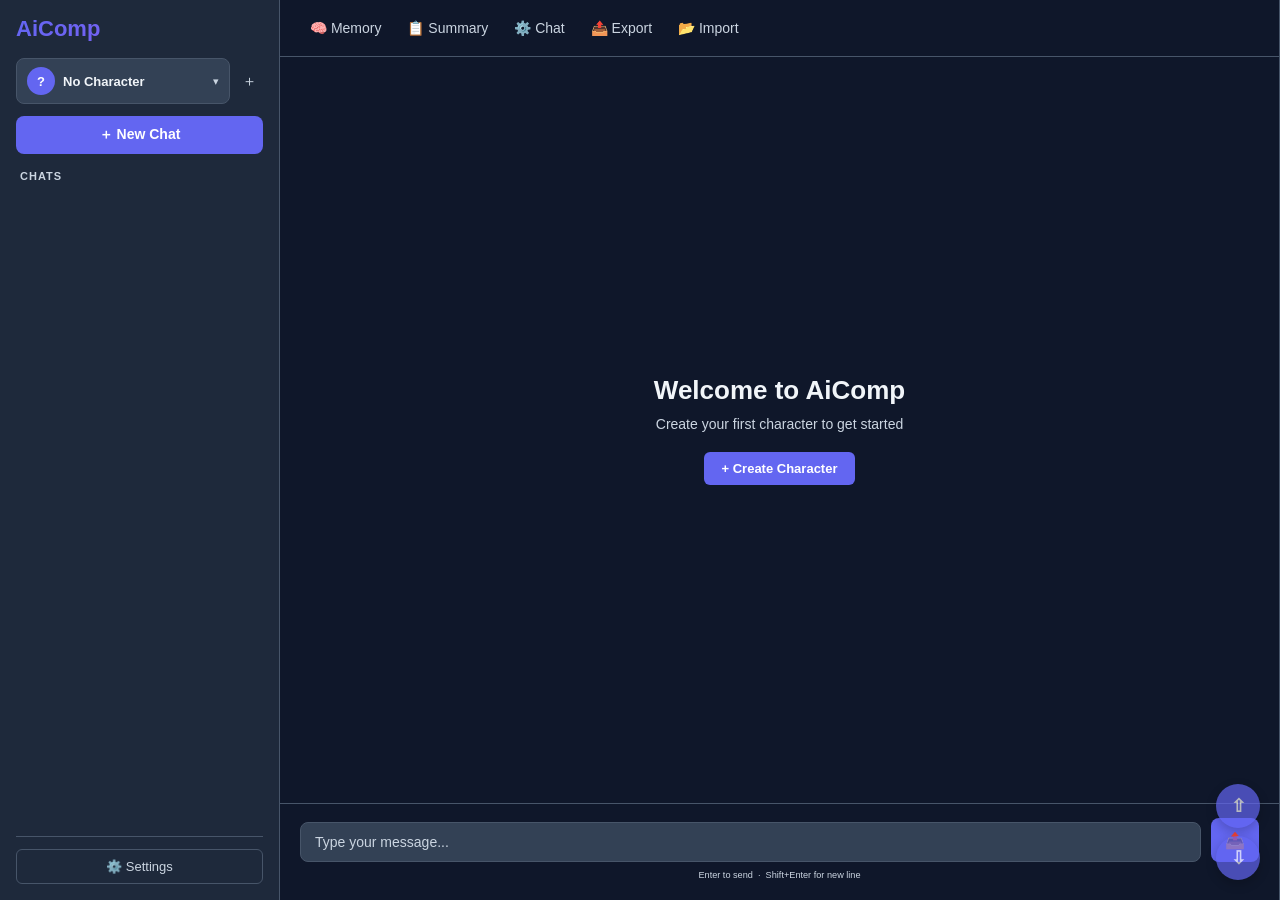
==== index.html @ 3bfee4ed "mobile" ====
<!DOCTYPE html>
<html lang="en">
<head>
    <meta charset="UTF-8">
    <meta name="viewport" content="width=device-width, initial-scale=1.0, viewport-fit=cover, maximum-scale=5.0, user-scalable=yes">
    <meta name="apple-mobile-web-app-capable" content="yes">
    <meta name="apple-mobile-web-app-status-bar-style" content="black-translucent">
    <meta name="apple-mobile-web-app-title" content="AiComp">
    <meta name="theme-color" content="#0f172a">
    <title>AiComp - AI Companion Chat</title>
    <link rel="stylesheet" href="styles.css">
    <style>
        body {
            -webkit-user-select: text;
            -webkit-touch-callout: default;
            overscroll-behavior: none;
        }
        input, textarea, select { font-size: 16px; }
        .messages-container { -webkit-user-select: text; user-select: text; }
        .input-area { touch-action: manipulation; }
    </style>
</head>
<body>

<!-- Toast notifications -->
<div id="toast-container"></div>

<div class="container">

    <!-- SIDEBAR -->
    <aside class="sidebar">
        <div class="sidebar-header">
            <h1>AiComp</h1>
        </div>

        <!-- Character selector -->
        <div class="character-selector">
            <div class="current-character" onclick="app.showCharacterList()" role="button" tabindex="0" aria-label="Switch character" title="Switch character">
                <span class="char-avatar" id="current-char-avatar">?</span>
                <span class="char-name"   id="current-char-name">No Character</span>
                <span class="char-arrow">&#9662;</span>
            </div>
            <button class="icon-btn" onclick="app.openCharacterEditor(null)" aria-label="Create new character" title="Create new character">&#65291;</button>
        </div>

        <button class="new-chat-btn" onclick="app.createNewChat()">&#65291; New Chat</button>

        <div class="chat-history">
            <div class="history-title">Chats</div>
            <div id="chat-list"></div>
        </div>

        <div class="sidebar-footer">
            <button class="settings-btn" onclick="app.openSettings()">&#9881;&#65039; Settings</button>
        </div>
    </aside>

    <!-- MAIN CHAT AREA -->
    <main class="main-content">

        <div class="chat-header">
            <button class="menu-btn" id="menu-btn" onclick="app.toggleSidebar()" aria-label="Menu">&#9776;</button>
            <div class="chat-header-buttons">
                <button class="hdr-btn" onclick="app.toggleMemoryPanel()" title="View companion memory">&#129504; Memory</button>
                <button class="hdr-btn" onclick="app.generateSummary()"   title="Generate summary">&#128203; Summary</button>
                <button class="hdr-btn" onclick="app.openChatSettings()"  title="Chat settings">&#9881;&#65039; Chat</button>
                <button class="hdr-btn" onclick="app.exportCurrentChat()" title="Export chat">&#128228; Export</button>
                <button class="hdr-btn" onclick="document.getElementById('import-file-header').click()" title="Import chat from file">&#128194; Import</button>
                <input type="file" id="import-file-header" accept=".json" style="display:none" onchange="app.importChat(this.files[0]); this.value='';">
            </div>
        </div>

        <div class="messages-container" id="messages-container">
            <div class="welcome-section">
                <h2>Welcome to AiComp</h2>
                <p>Select a character and start chatting</p>
            </div>
        </div>

        <div class="input-area">
            <div id="retry-bar" class="retry-bar hidden">
                <span class="retry-label">Failed:</span>
                <span id="retry-message-preview" class="retry-preview"></span>
                <button class="retry-btn"      onclick="app.retryLastMessage()">&#128260; Retry</button>
                <button class="icon-btn small" onclick="app.dismissRetry()">&#10005;</button>
            </div>
            <div class="input-wrapper">
                <textarea id="message-input" class="message-input" placeholder="Type your message..." rows="1"></textarea>
                <button id="send-btn" class="send-btn" onclick="app.sendMessage()">&#128228;</button>
            </div>
            <div class="input-info"><small>Enter to send &nbsp;&#183;&nbsp; Shift+Enter for new line</small></div>
        </div>

    </main>

    <!-- MEMORY PANEL -->
    <aside class="memory-panel" id="memory-panel">
        <div class="memory-panel-header">
            <h3>&#129504; Companion Memory</h3>
            <button class="icon-btn" onclick="app.toggleMemoryPanel()">&#10005;</button>
        </div>
        <div class="memory-panel-body" id="memory-panel-body">
            <p class="memory-empty">Open a chat to view memory</p>
        </div>
        <div class="memory-panel-footer">
            <button class="btn-secondary small" onclick="app.refreshMemory()">&#128260; Refresh Memory</button>
        </div>
    </aside>

    <!-- SCROLL BUTTONS -->
    <div class="scroll-buttons">
        <button class="scroll-btn scroll-to-top"    id="scroll-to-top"    onclick="app.scrollToTop()"    title="Go to top">&#8679;</button>
        <button class="scroll-btn scroll-to-bottom" id="scroll-to-bottom" onclick="app.scrollToBottom()" title="Go to latest">&#8681;</button>
    </div>

</div>

<!-- OVERLAY -->
<div class="overlay" id="overlay" onclick="app.closeModals()"></div>

<!-- SIDEBAR BACKDROP (mobile only) -->
<div class="sidebar-backdrop" id="sidebar-backdrop" onclick="app.closeSidebar()"></div>

<!-- SETTINGS MODAL (global — only API keys + UI prefs) -->
<div class="modal" id="settings-modal">
    <div class="modal-content">
        <div class="modal-header">
            <h2>Ustawienia globalne</h2>
            <button class="close-btn" onclick="app.closeSettings()">&#10005;</button>
        </div>
        <div class="modal-body">

            <div class="settings-section-header">&#128171; Gemini — klucze API</div>
            <div class="setting-group">
                <label>Klucze API (Google Gemini)</label>
                <div id="api-keys-list" class="api-keys-list"></div>
                <div class="api-key-form">
                    <input type="text"     id="new-key-label" class="setting-input" placeholder="Etykieta (np. Konto 1)">
                    <input type="password" id="new-key-value" class="setting-input" placeholder="Wklej klucz API...">
                    <button class="btn-secondary" onclick="app.addApiKeyRow()">Dodaj</button>
                </div>
                <small>Klucze rotują losowo. Kopiowane automatycznie do nowych chatów.</small>
            </div>

            <div class="settings-section-header">&#129302; Ollama — domyślny URL</div>
            <div class="setting-group">
                <label for="ollama-base-url">URL Ollama (domyślny dla nowych chatów)</label>
                <input type="text" id="ollama-base-url" class="setting-input" placeholder="http://localhost:11434">
            </div>

            <div class="settings-section-header">&#9881;&#65039; Interfejs</div>
            <div class="setting-group">
                <label for="chat-font-size">Rozmiar czcionki czatu: <span id="chat-font-size-value">14</span> px</label>
                <input type="range" id="chat-font-size" min="8" max="64" step="1" value="14" class="slider"
                       oninput="document.getElementById('chat-font-size-value').textContent = this.value">
                <div class="quick-buttons">
                    <button class="quick-btn" onclick="app.setChatFontSize(10)">10</button>
                    <button class="quick-btn" onclick="app.setChatFontSize(12)">12</button>
                    <button class="quick-btn" onclick="app.setChatFontSize(14)">14</button>
                    <button class="quick-btn" onclick="app.setChatFontSize(16)">16</button>
                    <button class="quick-btn" onclick="app.setChatFontSize(20)">20</button>
                    <button class="quick-btn" onclick="app.setChatFontSize(24)">24</button>
                </div>
            </div>
            <div class="setting-group">
                <label>Import Chat</label>
                <input type="file" id="import-file" accept=".json" style="display:none" onchange="app.importChat(this.files[0])">
                <button class="btn-secondary" onclick="document.getElementById('import-file').click()">&#128194; Import Chat JSON</button>
            </div>
            <div class="setting-group setting-group--row">
                <label for="debug-prompts">Log prompts to console</label>
                <label class="toggle-switch">
                    <input type="checkbox" id="debug-prompts">
                    <span class="toggle-slider"></span>
                </label>
            </div>

        </div>
        <div class="modal-footer">
            <button class="btn-secondary" onclick="app.closeSettings()">Anuluj</button>
            <button class="btn-primary"   onclick="app.saveSettings()">Zapisz</button>
        </div>
    </div>
</div>

<!-- CHARACTER LIST MODAL -->
<div class="modal" id="character-list-modal">
    <div class="modal-content">
        <div class="modal-header">
            <h2>Characters</h2>
            <button class="close-btn" onclick="app.closeCharacterList()">&#10005;</button>
        </div>
        <div class="modal-body" id="character-list-body"></div>
        <div class="modal-footer">
            <button class="btn-primary" onclick="app.closeCharacterList(); app.openCharacterEditor(null)">+ New Character</button>
        </div>
    </div>
</div>

<!-- SUMMARY MODAL -->
<div class="modal" id="summary-modal">
    <div class="modal-content wide-modal">
        <div class="modal-header">
            <h2>Chat Summary</h2>
            <button class="close-btn" onclick="app.closeSummaryModal()">&#10005;</button>
        </div>
        <div class="modal-body" id="summary-content">
            <div class="summary-loading">
                <div class="typing-indicator">
                    <div class="typing-dot"></div>
                    <div class="typing-dot"></div>
                    <div class="typing-dot"></div>
                </div>
                <p>Generating...</p>
            </div>
        </div>
        <div class="modal-footer">
            <span id="summary-info" class="summary-info"></span>
            <div class="footer-spacer"></div>
            <button class="btn-secondary small" onclick="app.clearChatSummary(); app.closeSummaryModal()">&#128465; Clear saved</button>
            <button class="btn-secondary" onclick="app.copySummary()">&#128203; Copy</button>
            <button class="btn-secondary" onclick="app.closeSummaryModal()">Close</button>
        </div>
    </div>
</div>

<script type="module" src="scripts/main.js"></script>

<!-- IMAGE LIGHTBOX -->
<div id="image-lightbox" class="lightbox-overlay" style="display:none" onclick="app.closeLightbox()">
    <button class="lightbox-close" onclick="app.closeLightbox()">&#10005;</button>
    <img id="lightbox-img" class="lightbox-img" alt="Character photo" onclick="event.stopPropagation()">
</div>
</body>
</html>
---- styles.css ----
:root {
    --primary-color: #6366f1;
    --primary-dark: #4f46e5;
    --secondary-color: #8b5cf6;
    --background-dark: #0f172a;
    --background-medium: #1e293b;
    --background-light: #334155;
    --text-primary: #f1f5f9;
    --text-secondary: #cbd5e1;
    --border-color: #475569;
    --success-color: #10b981;
    --error-color: #ef4444;
    --message-user: #6366f1;
    --message-ai: #8b5cf6;
}

* { margin: 0; padding: 0; box-sizing: border-box; }

html, body { height: 100%; font-family: "Segoe UI", Tahoma, Geneva, Verdana, sans-serif; }

body { background-color: var(--background-dark); color: var(--text-primary); overflow: hidden; }

/* Support for dynamic viewport height on mobile */
@supports (height: 100dvh) {
    body {
        min-height: 100dvh;
    }
}

/* ============ LAYOUT ============ */
.container { display: flex; height: 100vh; }
@supports (height: 100dvh) { .container { height: 100dvh; } }

/* ============ SIDEBAR ============ */
.sidebar {
    width: 280px;
    background-color: var(--background-medium);
    border-right: 1px solid var(--border-color);
    display: flex;
    flex-direction: column;
    padding: 16px;
    overflow-y: auto;
    flex-shrink: 0;
}

.sidebar-header { margin-bottom: 16px; }
.sidebar-header h1 {
    font-size: 22px;
    font-weight: 700;
    background: linear-gradient(135deg, var(--primary-color), var(--secondary-color));
    -webkit-background-clip: text;
    -webkit-text-fill-color: transparent;
    background-clip: text;
}

/* -- Character Selector -- */
.character-selector {
    display: flex;
    align-items: center;
    gap: 6px;
    margin-bottom: 12px;
}
.current-character {
    flex: 1;
    display: flex;
    align-items: center;
    gap: 8px;
    padding: 8px 10px;
    background: var(--background-light);
    border-radius: 8px;
    cursor: pointer;
    border: 1px solid var(--border-color);
    transition: border-color 0.2s;
    min-width: 0;
}
.current-character:hover { border-color: var(--primary-color); }

.char-avatar {
    width: 28px; height: 28px;
    border-radius: 50%;
    background: var(--primary-color);
    display: flex; align-items: center; justify-content: center;
    font-weight: 700; font-size: 13px; color: white;
    flex-shrink: 0;
}
.char-name {
    flex: 1;
    font-size: 13px; font-weight: 600; color: var(--text-primary);
    white-space: nowrap; overflow: hidden; text-overflow: ellipsis;
}
.char-arrow { color: var(--text-secondary); font-size: 11px; }

/* -- New Chat Button -- */
.new-chat-btn {
    width: 100%; padding: 10px 16px; margin-bottom: 16px;
    background-color: var(--primary-color); color: white;
    border: none; border-radius: 8px; font-size: 14px; font-weight: 600;
    cursor: pointer; transition: all 0.2s;
}
.new-chat-btn:hover { background-color: var(--primary-dark); transform: translateY(-1px); }

/* -- Chat history -- */
.chat-history { flex: 1; overflow-y: auto; }
.history-title {
    font-size: 11px; font-weight: 600; color: var(--text-secondary);
    text-transform: uppercase; letter-spacing: 1px;
    margin-bottom: 8px; padding: 0 4px;
}

.chat-item-wrapper {
    display: flex; gap: 4px; align-items: center;
    margin-bottom: 6px;
    border-radius: 6px;
    border: 1px solid transparent;
    transition: border-color 0.2s;
}
.chat-item-wrapper.active { border-color: var(--primary-color); background: rgba(99,102,241,0.1); }
.chat-item-wrapper:hover  { background: rgba(99,102,241,0.08); }

.chat-item {
    flex: 1; padding: 9px 10px;
    cursor: pointer; border-radius: 6px; min-width: 0;
}
.chat-item-title {
    font-size: 13px; font-weight: 600; color: var(--text-primary);
    white-space: nowrap; overflow: hidden; text-overflow: ellipsis;
    margin-bottom: 2px;
}
.chat-item-preview {
    font-size: 11px; color: var(--text-secondary);
    white-space: nowrap; overflow: hidden; text-overflow: ellipsis;
    margin-bottom: 2px;
}
.chat-item-meta {
    display: flex; justify-content: space-between;
    font-size: 10px; color: var(--border-color);
}

.chat-delete-btn {
    padding: 6px 8px; background: transparent; color: var(--text-secondary);
    border: none; border-radius: 4px; cursor: pointer; font-size: 12px;
    opacity: 0; transition: all 0.2s; flex-shrink: 0;
}
.chat-item-wrapper:hover .chat-delete-btn { opacity: 1; }
.chat-delete-btn:hover { background: var(--error-color); color: white; }

.no-chats { font-size: 12px; color: var(--text-secondary); text-align: center; padding: 12px 8px; font-style: italic; }

/* -- Sidebar footer -- */
.sidebar-footer { border-top: 1px solid var(--border-color); padding-top: 12px; margin-top: 12px; }
.settings-btn {
    width: 100%; padding: 9px 16px;
    background: transparent; color: var(--text-secondary);
    border: 1px solid var(--border-color); border-radius: 6px;
    cursor: pointer; font-size: 13px; font-weight: 500; transition: all 0.2s;
}
.settings-btn:hover { background: var(--background-light); color: var(--text-primary); border-color: var(--primary-color); }

/* ============ MAIN CONTENT ============ */
.main-content { 
    flex: 1; 
    display: flex; 
    flex-direction: column; 
    background: var(--background-dark); 
    min-width: 0;
    min-height: 0;
    overflow: hidden;
}

/* -- Header -- */
.chat-header {
    padding: 14px 20px;
    border-bottom: 1px solid var(--border-color);
    display: flex; justify-content: space-between; align-items: center;
    flex-shrink: 0;
}
.chat-header-content h2 { font-size: 17px; margin-bottom: 2px; }
.chat-header-content p  { font-size: 12px; color: var(--text-secondary); }
.chat-header-buttons    { display: flex; gap: 6px; align-items: center; }

/* Hamburger — hidden on desktop, shown on mobile */
.menu-btn {
    display: none;
    background: none; border: none; color: var(--text-secondary);
    font-size: 20px; cursor: pointer; padding: 6px 10px; border-radius: 4px;
    line-height: 1; flex-shrink: 0;
    transition: color 0.2s;
}
.menu-btn:hover { color: var(--text-primary); }

/* Sidebar backdrop (mobile overlay) */
.sidebar-backdrop {
    display: none;
    position: fixed; inset: 0;
    background: rgba(0,0,0,0.55);
    z-index: 1040;
    -webkit-tap-highlight-color: transparent;
}

.hdr-btn {
    background: none; border: none; color: var(--text-secondary);
    font-size: var(--chat-font-size, 14px); font-weight: 500; cursor: pointer;
    padding: 6px 10px; border-radius: 4px; transition: all 0.2s; white-space: nowrap;
}
.hdr-btn:hover { background: var(--background-light); color: var(--text-primary); }

/* -- Messages -- */
.messages-container {
    flex: 1; 
    overflow-y: auto; 
    overflow-x: hidden;
    padding: 20px;
    display: flex; 
    flex-direction: column; 
    gap: 14px;
    font-size: var(--chat-font-size, 14px);
    min-height: 0;
    -webkit-overflow-scrolling: touch;
}
.messages-container::-webkit-scrollbar { width: 6px; }
.messages-container::-webkit-scrollbar-thumb { background: var(--border-color); border-radius: 3px; }

.welcome-section {
    display: flex; flex-direction: column; align-items: center;
    justify-content: center; height: 100%; text-align: center; color: var(--text-secondary);
}
.welcome-section h2 { font-size: 26px; margin-bottom: 10px; color: var(--text-primary); }
.welcome-section p  { font-size: 14px; }

.message { display: flex; animation: slideIn 0.25s ease; }
.message.user { justify-content: flex-end; }

@keyframes slideIn { from { opacity: 0; transform: translateY(8px); } to { opacity: 1; transform: translateY(0); } }

.message-wrapper { display: flex; gap: 8px; align-items: flex-end; max-width: 72%; }
.message.user .message-wrapper { flex-direction: row-reverse; }

.message-content {
    padding: 11px 15px; border-radius: 12px;
    word-wrap: break-word; line-height: 1.55;
    color: var(--text-secondary);
}
.message.user .message-content {
    background: var(--message-user); color: var(--text-primary);
    border-radius: 12px 4px 12px 12px;
}
.message.ai .message-content {
    background: var(--background-light); color: var(--text-secondary);
    border-radius: 4px 12px 12px 12px;
    border-left: 3px solid var(--message-ai);
}

.message-time { font-size: 10px; color: var(--text-secondary); margin-top: 4px; padding: 0 2px; }
.message.user .message-time { text-align: right; }

.msg-seq-id {
    display: inline-block;
    font-size: 9px;
    font-weight: 700;
    color: var(--border-color);
    opacity: 0.7;
    letter-spacing: 0.3px;
    user-select: none;
}

/* Markup spans */
.msg-italic { color: var(--text-secondary); font-style: italic; }
.msg-bold   { color: var(--text-primary); font-weight: bold; }
.msg-quoted { color: var(--text-primary); }

/* Delete button on message */
.message-delete-btn {
    padding: 3px 7px; background: transparent; color: var(--text-secondary);
    border: none; border-radius: 4px; cursor: pointer; font-size: 12px;
    opacity: 0; transition: all 0.2s; flex-shrink: 0;
}
.message:hover .message-delete-btn { opacity: 1; }
.message-delete-btn:hover { background: var(--error-color); color: white; }

/* AI message avatar thumbnail */
.msg-avatar-thumb {
    width: 36px; height: 36px; border-radius: 50%; object-fit: cover;
    flex-shrink: 0; cursor: pointer; border: 2px solid var(--border-color);
    transition: border-color 0.2s, transform 0.15s;
    align-self: flex-end;
}
.msg-avatar-thumb:hover { border-color: var(--primary-color); transform: scale(1.08); }

/* Lightbox */
.lightbox-overlay {
    position: fixed; inset: 0; z-index: 9000;
    background: rgba(0,0,0,0.88);
    display: flex; align-items: center; justify-content: center;
    cursor: zoom-out;
}
.lightbox-img {
    max-width: 92vw; max-height: 90vh;
    border-radius: 8px; object-fit: contain;
    box-shadow: 0 8px 40px rgba(0,0,0,0.6);
    cursor: default;
}
.lightbox-close {
    position: absolute; top: 18px; right: 22px;
    background: rgba(255,255,255,0.12); border: none; color: #fff;
    font-size: 20px; width: 38px; height: 38px; border-radius: 50%;
    cursor: pointer; display: flex; align-items: center; justify-content: center;
    transition: background 0.2s;
}
.lightbox-close:hover { background: rgba(255,255,255,0.28); }

/* Typing indicator */
.typing-indicator { display: flex; gap: 4px; padding: 4px 0; }
.typing-dot {
    width: 8px; height: 8px; border-radius: 50%; background: var(--text-secondary);
    animation: typing 1.4s infinite;
}
.typing-dot:nth-child(2) { animation-delay: 0.2s; }
.typing-dot:nth-child(3) { animation-delay: 0.4s; }
@keyframes typing {
    0%,60%,100% { opacity: 0.3; transform: translateY(0); }
    30%          { opacity: 1;   transform: translateY(-8px); }
}

/* -- Input area -- */
.input-area { padding: 14px 20px; padding-bottom: max(14px, env(safe-area-inset-bottom, 14px)); border-top: 1px solid var(--border-color); flex-shrink: 0; }

/* Retry bar */
.retry-bar {
    display: flex; align-items: center; gap: 8px; flex-wrap: wrap;
    padding: 8px 12px; margin-bottom: 10px;
    background: rgba(239,68,68,0.12); border: 1px solid var(--error-color); border-radius: 6px;
    font-size: 12px;
}
.retry-bar.hidden { display: none; }
.retry-label   { color: var(--error-color); font-weight: 700; flex-shrink: 0; }
.retry-preview { flex: 1; color: var(--text-secondary); white-space: nowrap; overflow: hidden; text-overflow: ellipsis; }
.retry-btn {
    padding: 4px 10px; background: var(--error-color); color: white;
    border: none; border-radius: 4px; cursor: pointer; font-size: 11px; font-weight: 600;
    flex-shrink: 0; transition: opacity 0.2s;
}
.retry-btn:hover { opacity: 0.8; }

.input-wrapper { display: flex; gap: 10px; align-items: flex-end; }
.message-input {
    flex: 1; padding: 11px 14px;
    background: var(--background-light); color: var(--text-primary);
    border: 1px solid var(--border-color); border-radius: 8px;
    font-size: 14px; font-family: inherit; resize: none; max-height: 120px;
    transition: border-color 0.2s;
}
.message-input:focus { outline: none; border-color: var(--primary-color); }
.message-input::placeholder { color: var(--text-secondary); }

.send-btn {
    padding: 11px 14px; background: var(--primary-color); color: white;
    border: none; border-radius: 8px; cursor: pointer; font-size: 16px;
    transition: all 0.2s; min-width: 44px; height: 44px;
    display: flex; align-items: center; justify-content: center;
}
.send-btn:hover  { background: var(--primary-dark); transform: scale(1.04); }
.send-btn:active { transform: scale(0.96); }
.send-btn:disabled, #send-btn:disabled { opacity: 0.45; cursor: not-allowed; transform: none; }
.message-input:disabled { opacity: 0.55; cursor: not-allowed; }
.input-info { font-size: 11px; color: var(--text-secondary); padding: 6px 0; text-align: center; }

/* ============ MEMORY PANEL ============ */
.memory-panel {
    width: 0; overflow: hidden;
    transition: width 0.3s ease;
    background: var(--background-medium);
    border-left: 1px solid var(--border-color);
    display: flex; flex-direction: column; flex-shrink: 0;
}
.memory-panel.open { width: 33%; }

.memory-panel-header {
    padding: 14px 16px; border-bottom: 1px solid var(--border-color);
    display: flex; justify-content: space-between; align-items: center;
    flex-shrink: 0;
}
.memory-panel-header h3 { font-size: var(--chat-font-size, 14px); font-weight: 600; }
.memory-panel-body  { flex: 1; overflow-y: auto; padding: 12px; font-size: var(--chat-font-size, 14px); }
.memory-panel-footer { padding: 12px; border-top: 1px solid var(--border-color); flex-shrink: 0; }

.memory-section { margin-bottom: 16px; }
.memory-section-title {
    font-size: var(--chat-font-size, 14px); font-weight: 700; color: var(--primary-color);
    text-transform: uppercase; letter-spacing: 0.5px; margin-bottom: 6px;
}
.memory-list { list-style: none; padding: 0; margin: 0; }
.memory-list li {
    font-size: var(--chat-font-size, 14px); color: var(--text-secondary); padding: 4px 8px;
    margin-bottom: 4px; background: var(--background-light); border-radius: 4px; line-height: 1.4;
}
.memory-empty         { font-size: var(--chat-font-size, 14px); color: var(--border-color); font-style: italic; text-align: center; padding: 20px 8px; }
.memory-empty-section { font-size: var(--chat-font-size, 14px); color: var(--border-color); font-style: italic; padding: 2px 0; }

.memory-group-title {
    font-size: var(--chat-font-size, 14px); font-weight: 800; color: var(--primary-color);
    text-transform: uppercase; letter-spacing: 1px;
    margin: 14px 0 6px; padding: 6px 8px;
    background: rgba(99,102,241,0.1); border-radius: 4px;
}
.memory-group-title:first-child { margin-top: 0; }

.mem-count {
    display: inline-block;
    margin-left: 6px;
    padding: 1px 5px;
    background: var(--primary-color);
    color: white;
    border-radius: 10px;
    font-size: 0.72em;
    font-weight: 700;
    vertical-align: middle;
    opacity: 0.85;
}
.mem-date {
    display: inline-block;
    margin-left: 5px;
    padding: 1px 5px;
    background: var(--border-color);
    color: var(--text-secondary);
    border-radius: 10px;
    font-size: 0.72em;
    vertical-align: middle;
    opacity: 0.75;
    cursor: default;
}
.mem-msgid {
    display: inline-block;
    margin-left: 4px;
    padding: 1px 5px;
    background: rgba(99,102,241,0.18);
    color: var(--primary-color);
    border-radius: 10px;
    font-size: 0.68em;
    font-weight: 700;
    vertical-align: middle;
    opacity: 0.8;
    cursor: default;
    font-family: monospace;
}

/* ============ TOAST ============ */
#toast-container {
    position: fixed; bottom: 20px; right: 20px; z-index: 3000;
    display: flex; flex-direction: column; gap: 8px; pointer-events: none;
}
.toast {
    padding: 11px 18px; border-radius: 8px; font-size: 13px; font-weight: 500; color: white;
    opacity: 0; transform: translateX(16px); transition: all 0.3s ease; max-width: 320px;
    pointer-events: auto;
}
.toast.visible { opacity: 1; transform: translateX(0); }
.toast-info    { background: var(--background-light); border: 1px solid var(--border-color); }
.toast-success { background: var(--success-color); }
.toast-error   { background: var(--error-color); }

/* ============ SETTINGS SECTIONS ============ */
.settings-section-header {
    font-size: 11px; font-weight: 800; letter-spacing: 1.5px; text-transform: uppercase;
    color: var(--primary-color); padding: 10px 0 6px;
    border-bottom: 1px solid var(--border-color);
    margin: 18px 0 10px;
}
.settings-section-header:first-child { margin-top: 0; }

/* ============ MODAL ============ */
.modal {
    display: none; position: fixed; top: 50%; left: 50%;
    transform: translate(-50%, -50%);
    background: var(--background-medium); border: 1px solid var(--border-color);
    border-radius: 12px; box-shadow: 0 20px 60px rgba(0,0,0,0.5);
    z-index: 1000; max-width: 520px; width: 92%; max-height: 82vh; overflow-y: auto;
}
.modal.active { display: flex; flex-direction: column; }

.modal-content { display: flex; flex-direction: column; width: 100%; }

.modal-header {
    display: flex; justify-content: space-between; align-items: center;
    padding: 18px 20px; border-bottom: 1px solid var(--border-color);
    flex-shrink: 0;
}
.modal-header h2 { font-size: 17px; }

.close-btn {
    background: none; border: none; color: var(--text-secondary);
    font-size: 20px; cursor: pointer; padding: 0; transition: color 0.2s;
}
.close-btn:hover { color: var(--text-primary); }

.modal-body { padding: 20px; overflow-y: auto; }

.modal-footer {
    display: flex; gap: 10px; padding: 16px 20px;
    border-top: 1px solid var(--border-color); justify-content: flex-end;
    align-items: center; flex-shrink: 0;
}
.footer-spacer { flex: 1; }

/* -- Fullscreen modal (character editor) -- */
.fullscreen-modal { max-width: 820px !important; width: 94vw !important; max-height: 92vh !important; }
.fullscreen-content { height: 100%; max-height: 92vh; }
.character-editor-body { overflow-y: auto; }
.char-editor-grid { display: flex; flex-direction: column; gap: 0; }
.char-textarea { min-height: 80px; resize: vertical !important; }

/* Avatar picker in character editor */
.char-avatar-group {}
.char-avatar-picker { display: flex; gap: 16px; align-items: center; }
.char-avatar-preview {
    width: 96px; height: 96px; border-radius: 50%;
    background: var(--background-light); border: 2px solid var(--border-color);
    display: flex; align-items: center; justify-content: center;
    flex-shrink: 0; overflow: hidden;
}
.char-avatar-preview-img { width: 100%; height: 100%; object-fit: cover; }
.char-avatar-placeholder { font-size: 11px; color: var(--text-secondary); text-align: center; padding: 4px; }
.char-avatar-actions { display: flex; flex-direction: column; gap: 8px; }

/* -- Wide modal (summary) -- */
.wide-modal { max-width: 680px !important; width: 90vw !important; }

/* -- Summary loading -- */
.summary-loading {
    display: flex; flex-direction: column; align-items: center;
    justify-content: center; padding: 40px 20px; text-align: center;
}
.summary-loading p { margin-top: 14px; color: var(--text-secondary); font-size: 13px; }

.summary-info {
    font-size: 11px;
    color: var(--text-secondary);
    font-style: italic;
    align-self: center;
}

/* ============ SETTINGS ============ */
.setting-group { margin-bottom: 20px; }
.provider-quick-switch { display: flex; align-items: center; gap: 12px; margin-bottom: 12px; }
.provider-quick-switch label { margin-bottom: 0; white-space: nowrap; }
.provider-quick-btns { display: flex; gap: 8px; }
.setting-group--row { display: flex; align-items: center; justify-content: space-between; }

/* Chat config modal — two-column task rows */
.cc-task-row { display: flex; gap: 16px; }
.cc-task-half { flex: 1; min-width: 0; }
.cc-task-half label { display: block; margin-bottom: 7px; font-weight: 600; font-size: 13px; color: var(--text-primary); }
@media (max-width: 500px) {
    .cc-task-row { flex-direction: column; gap: 8px; }
}

/* Toggle switch */
.toggle-switch { position: relative; display: inline-block; width: 44px; height: 24px; flex-shrink: 0; }
.toggle-switch input { opacity: 0; width: 0; height: 0; }
.toggle-slider {
    position: absolute; inset: 0; cursor: pointer;
    background: var(--border-color); border-radius: 24px; transition: background 0.2s;
}
.toggle-slider::before {
    content: ''; position: absolute; height: 18px; width: 18px; left: 3px; bottom: 3px;
    background: #fff; border-radius: 50%; transition: transform 0.2s;
}
.toggle-switch input:checked + .toggle-slider { background: var(--primary-color); }
.toggle-switch input:checked + .toggle-slider::before { transform: translateX(20px); }
.setting-group label {
    display: block; margin-bottom: 7px;
    font-weight: 600; font-size: 13px; color: var(--text-primary);
}
.setting-input {
    width: 100%; padding: 9px 12px;
    background: var(--background-light); color: var(--text-primary);
    border: 1px solid var(--border-color); border-radius: 6px;
    font-size: 13px; font-family: inherit; transition: border-color 0.2s;
}
.setting-input:focus { outline: none; border-color: var(--primary-color); }
.setting-group small { display: block; margin-top: 5px; color: var(--text-secondary); font-size: 11px; }

/* Slider */
.slider { width: 100%; height: 5px; border-radius: 3px; background: var(--background-light); outline: none; -webkit-appearance: none; cursor: pointer; margin-top: 4px; }
.slider::-webkit-slider-thumb { -webkit-appearance: none; width: 15px; height: 15px; border-radius: 50%; background: var(--primary-color); cursor: pointer; }
.slider::-moz-range-thumb { width: 15px; height: 15px; border-radius: 50%; background: var(--primary-color); border: none; cursor: pointer; }

.context-tokens-wrapper { display: flex; gap: 10px; align-items: center; }
.context-info { font-size: 11px; font-weight: 600; color: var(--text-secondary); white-space: nowrap; }

.quick-buttons { display: flex; flex-wrap: wrap; gap: 6px; margin-top: 10px; }
.quick-btn {
    padding: 5px 10px; background: var(--background-light); color: var(--text-secondary);
    border: 1px solid var(--border-color); border-radius: 4px; font-size: 11px; font-weight: 600;
    cursor: pointer; transition: all 0.2s;
}
.quick-btn:hover { background: var(--primary-color); color: white; border-color: var(--primary-color); }

/* API keys */
.api-keys-list { margin-bottom: 8px; }
.api-key-item  { display: flex; flex-direction: column; gap: 0; padding: 8px 10px; background: var(--background-light); border-radius: 6px; margin-bottom: 6px; }
.api-key-item.api-key-has-blocks { border: 1px solid color-mix(in srgb, #ef4444 35%, transparent); }
.api-key-main  { display: flex; align-items: center; gap: 8px; }
.api-key-label { font-weight: 600; font-size: 12px; color: var(--text-primary); flex: 1; }
.api-key-masked { color: var(--text-secondary); font-family: monospace; font-size: 12px; }
.api-key-form  { display: flex; gap: 6px; align-items: center; flex-wrap: wrap; margin-bottom: 8px; }
.api-key-form .setting-input { flex: 1; min-width: 110px; }
.no-keys { font-size: 12px; color: var(--text-secondary); padding: 8px; font-style: italic; }

/* Rate-limit inline (under each key) */
.rate-limit-inline {
    display: flex; align-items: center; gap: 8px;
    margin-top: 6px; padding: 5px 8px;
    background: color-mix(in srgb, #ef4444 10%, transparent);
    border-radius: 4px; font-size: 11px;
}
.rate-limit-model { font-weight: 600; font-family: monospace; color: #f87171; flex: 1; }
.rate-limit-time  { color: var(--text-secondary); white-space: nowrap; }

/* ============ CHARACTER LIST ============ */
.character-card {
    display: flex; align-items: center; gap: 12px; padding: 12px;
    background: var(--background-light); border-radius: 8px; margin-bottom: 8px;
    border: 1px solid transparent; transition: border-color 0.2s;
}
.character-card.active  { border-color: var(--primary-color); }
.character-card:hover   { border-color: var(--border-color); }
.character-card-avatar {
    width: 40px; height: 40px; border-radius: 50%;
    background: var(--primary-color);
    display: flex; align-items: center; justify-content: center;
    font-size: 18px; font-weight: 700; color: white; flex-shrink: 0;
}
.character-card-info   { flex: 1; overflow: hidden; }
.character-card-name   { font-size: 14px; font-weight: 600; color: var(--text-primary); }
.character-card-desc   { font-size: 12px; color: var(--text-secondary); white-space: nowrap; overflow: hidden; text-overflow: ellipsis; }
.character-card-actions { display: flex; gap: 6px; flex-shrink: 0; }

/* ============ BUTTONS ============ */
.btn-primary, .btn-secondary, .btn-danger {
    padding: 9px 18px; border: none; border-radius: 6px;
    font-size: 13px; font-weight: 600; cursor: pointer; transition: all 0.2s;
}
.btn-primary   { background: var(--primary-color); color: white; }
.btn-primary:hover { background: var(--primary-dark); }
.btn-secondary { background: var(--background-light); color: var(--text-primary); border: 1px solid var(--border-color); }
.btn-secondary:hover { background: var(--border-color); }
.btn-danger    { background: var(--error-color); color: white; }
.btn-danger:hover { opacity: 0.85; }

.btn-primary.small, .btn-secondary.small, .btn-danger.small { padding: 5px 10px; font-size: 12px; }

.icon-btn {
    background: none; border: none; color: var(--text-secondary);
    cursor: pointer; padding: 6px; border-radius: 4px; font-size: 15px; transition: all 0.2s;
}
.icon-btn:hover { background: var(--background-light); color: var(--text-primary); }
.icon-btn.small { padding: 3px 6px; font-size: 12px; }

/* ============ OVERLAY ============ */
.overlay { display: none; position: fixed; inset: 0; background: rgba(0,0,0,0.5); z-index: 999; }
.overlay.active { display: block; }

/* ============ SCROLL BUTTONS ============ */
.scroll-buttons {
    position: fixed;
    top: auto !important;
    bottom: 20px !important;
    right: 20px !important;
    left: auto !important;
    display: flex !important;
    flex-direction: column;
    gap: 8px;
    z-index: 1000 !important;
    pointer-events: auto !important;
}

.scroll-btn {
    width: 44px;
    height: 44px;
    border-radius: 50%;
    background: var(--primary-color);
    color: white;
    border: none;
    cursor: pointer;
    font-size: 18px;
    font-weight: bold;
    display: inline-flex !important;
    align-items: center;
    justify-content: center;
    transition: all 0.2s ease;
    box-shadow: 0 4px 12px rgba(0, 0, 0, 0.3);
    opacity: 0.7 !important;
    visibility: visible !important;
    transform: scale(1) !important;
    pointer-events: auto;
}

.scroll-btn:hover {
    background: var(--primary-dark);
    transform: scale(1.1);
    box-shadow: 0 6px 16px rgba(0, 0, 0, 0.4);
    opacity: 1;
}

.scroll-btn:active {
    transform: scale(0.95);
    opacity: 1;
}

.scroll-btn.visible {
    opacity: 1 !important;
    visibility: visible !important;
    transform: scale(1.05) !important;
}

.scroll-btn.scroll-to-top {
    animation: slideInLeft 0.3s ease forwards;
}

.scroll-btn.scroll-to-bottom {
    animation: slideInRight 0.3s ease forwards;
    animation-delay: 0.1s;
}

@keyframes slideInLeft {
    from {
        opacity: 0.7;
        transform: translateX(20px) scale(1);
    }
    to {
        opacity: 1;
        transform: translateX(0) scale(1.05);
    }
}

@keyframes slideInRight {
    from {
        opacity: 0.7;
        transform: translateX(20px) scale(1);
    }
    to {
        opacity: 1;
        transform: translateX(0) scale(1.05);
    }
}

/* ============ RESPONSIVE ============ */

/* ── 768px — sidebar staje się wysuwaną szufladą ── */
@media (max-width: 768px) {
    body { overflow: hidden; }

    .container {
        flex-direction: row;   /* row — sidebar jest drawerm, nie na górze */
        position: relative;
        height: 100vh;
    }
    @supports (height: 100dvh) { .container { height: 100dvh; } }

    /* ── Sidebar: ukryty drawer ── */
    .sidebar {
        position: fixed;
        top: 0; left: 0; bottom: 0;
        width: min(300px, 82vw);
        height: 100vh;
        max-height: none;
        border-right: 1px solid var(--border-color);
        border-bottom: none;
        z-index: 1050;
        transform: translateX(-100%);
        transition: transform 0.26s ease;
        overflow-y: auto;
        padding: 16px;
        -webkit-overflow-scrolling: touch;
    }
    @supports (height: 100dvh) { .sidebar { height: 100dvh; } }

    .sidebar.sidebar-open { transform: translateX(0); }

    .sidebar-backdrop.active { display: block; }

    /* ── Main content: pełna szerokość ── */
    .main-content {
        flex: 1;
        width: 100%;
        min-width: 0;
        min-height: 0;
        display: flex;
        flex-direction: column;
    }

    /* ── Hamburger ── */
    .menu-btn { display: flex; align-items: center; justify-content: center; }

    /* ── Chat header ── */
    .chat-header { padding: 10px 12px; gap: 6px; }

    .chat-header-buttons {
        flex: 1;
        overflow-x: auto;
        scrollbar-width: none;
        -webkit-overflow-scrolling: touch;
        gap: 4px;
    }
    .chat-header-buttons::-webkit-scrollbar { display: none; }

    .hdr-btn {
        padding: 7px 9px;
        font-size: 12px;
        min-height: 38px;
        flex-shrink: 0;
    }

    /* ── Messages ── */
    .messages-container {
        padding: 12px 10px;
        font-size: 13px;
        overflow-y: auto;
        -webkit-overflow-scrolling: touch;
    }

    .message-wrapper { max-width: 90%; }
    .message-content { padding: 9px 12px; font-size: 13px; line-height: 1.5; }
    .message-time    { font-size: 9px; }
    .msg-avatar-thumb { width: 30px; height: 30px; }

    /* ── Input area ── */
    .input-area { padding: 10px 12px; padding-bottom: max(10px, env(safe-area-inset-bottom, 10px)); }
    .input-wrapper { gap: 8px; }
    .message-input { padding: 10px 12px; font-size: 16px; min-height: 44px; }
    .send-btn { min-width: 44px; min-height: 44px; padding: 10px; font-size: 18px; }
    .input-info { display: none; }  /* zbędna podpowiedź na mobile */

    /* ── Retry bar ── */
    .retry-bar    { padding: 6px 10px; font-size: 11px; gap: 6px; }
    .retry-btn    { padding: 6px 10px; min-height: 32px; }
    .retry-preview { max-width: 120px; overflow: hidden; text-overflow: ellipsis; white-space: nowrap; }

    /* ── Memory panel ── */
    .memory-panel.open {
        position: fixed;
        top: 0; right: 0; bottom: 0;
        width: min(320px, 90vw);
        height: 100vh;
        max-height: none;
        border-left: 1px solid var(--border-color);
        border-top: none;
        z-index: 1050;
    }
    @supports (height: 100dvh) { .memory-panel.open { height: 100dvh; } }

    /* ── Modals ── */
    .modal {
        max-width: 96vw !important;
        width: 96vw !important;
        max-height: 90vh !important;
        border-radius: 10px;
    }
    .modal-header { padding: 14px; }
    .modal-header h2 { font-size: 16px; }
    .modal-body   { padding: 14px; font-size: 13px; }
    .modal-footer { padding: 12px 14px; gap: 8px; flex-wrap: wrap; }

    /* ── Buttons ── */
    .btn-primary, .btn-secondary, .btn-danger {
        min-height: 42px; padding: 10px 14px; font-size: 13px;
    }
    .icon-btn       { min-height: 40px; min-width: 40px; padding: 8px; }
    .icon-btn.small { min-height: 32px; min-width: 32px; padding: 5px; }

    /* ── Settings ── */
    .settings-section-header { font-size: 10px; padding: 8px 0 4px; margin: 12px 0 8px; }
    .setting-group { margin-bottom: 14px; }
    .setting-input { font-size: 14px; padding: 9px 11px; }
    .quick-buttons { gap: 5px; }
    .quick-btn { padding: 6px 8px; font-size: 11px; }
    .api-key-form { flex-direction: column; }
    .api-key-form .setting-input { min-width: 0; }

    /* ── Character list ── */
    .character-card { padding: 10px; gap: 10px; }
    .character-card-avatar { width: 36px; height: 36px; font-size: 16px; }
    .character-card-name { font-size: 13px; }
    .character-card-desc { font-size: 11px; }

    /* ── Toast ── */
    #toast-container { bottom: max(12px, env(safe-area-inset-bottom, 12px)); right: 12px; left: 12px; }
    .toast { max-width: none; font-size: 12px; padding: 10px 14px; text-align: center; }

    /* ── Welcome ── */
    .welcome-section h2 { font-size: 20px; }
    .welcome-section p  { font-size: 13px; }

    /* ── Memory panel body ── */
    .memory-panel-header h3 { font-size: 13px; }
    .memory-panel-body { font-size: 12px; }
    .memory-list li { font-size: 12px; padding: 3px 6px; }

    /* ── Toggle ── */
    .toggle-switch { width: 40px; height: 22px; }
    .toggle-slider::before { width: 16px; height: 16px; }
    .toggle-switch input:checked + .toggle-slider::before { transform: translateX(18px); }

    /* ── Scroll buttons ── */
    .scroll-buttons { bottom: max(66px, calc(66px + env(safe-area-inset-bottom, 0px))) !important; right: 10px !important; }
    .scroll-btn { width: 40px !important; height: 40px !important; font-size: 16px !important; }
}

/* ── 480px — ekstra małe ── */
@media (max-width: 480px) {
    .sidebar { width: min(280px, 88vw); }

    .hdr-btn { padding: 6px 8px; font-size: 11px; }

    .message-wrapper { max-width: 95%; }
    .messages-container { padding: 8px 8px; }

    .modal { max-width: 98vw !important; }
    .modal-header h2 { font-size: 15px; }

    .quick-btn { padding: 5px 7px; font-size: 11px; }

    .scroll-buttons { right: 8px !important; gap: 6px !important; }
    .scroll-btn { width: 38px !important; height: 38px !important; font-size: 14px !important; }
}

/* ============================================================
   SUBPAGE LAYOUT  (character.html, chat-settings.html)
   ============================================================ */

.subpage-body {
    overflow: auto;
    height: 100%;
}
@supports (height: 100dvh) { .subpage-body { height: 100dvh; } }

.subpage-layout {
    display: flex;
    flex-direction: column;
    min-height: 100vh;
    background: var(--background-dark);
    color: var(--text-primary);
}
@supports (height: 100dvh) { .subpage-layout { min-height: 100dvh; } }

/* ── Header ── */
.subpage-header {
    display: flex;
    align-items: center;
    gap: 12px;
    padding: 14px 24px;
    background: var(--background-medium);
    border-bottom: 1px solid var(--border-color);
    position: sticky;
    top: 0;
    z-index: 100;
}

.subpage-header .subpage-title {
    flex: 1;
    font-size: 18px;
    font-weight: 600;
    margin: 0;
    white-space: nowrap;
    overflow: hidden;
    text-overflow: ellipsis;
}

.back-btn {
    background: none;
    border: 1px solid var(--border-color);
    color: var(--text-secondary);
    cursor: pointer;
    font-size: 13px;
    padding: 7px 14px;
    border-radius: 7px;
    white-space: nowrap;
    transition: all 0.2s;
}
.back-btn:hover {
    background: var(--background-light);
    color: var(--text-primary);
}

/* ── Content ── */
.subpage-content {
    flex: 1;
    overflow-y: auto;
    padding: 28px 24px;
    max-width: 980px;
    width: 100%;
    margin: 0 auto;
}

/* Full-width variant — used by character editor to maximise writing space */
.subpage-content--wide {
    max-width: none;
    padding: 28px 4vw;
}

/* ── Footer ── */
.subpage-footer {
    display: flex;
    align-items: center;
    justify-content: flex-end;
    gap: 12px;
    padding: 14px 24px;
    padding-bottom: max(14px, env(safe-area-inset-bottom, 14px));
    background: var(--background-medium);
    border-top: 1px solid var(--border-color);
    position: sticky;
    bottom: 0;
}

.subpage-footer .footer-left  { margin-right: auto; }
.subpage-footer .footer-right { display: flex; gap: 12px; }

/* ============================================================
   CHARACTER EDITOR  (character.html)
   ============================================================ */

.char-editor-layout {
    display: grid;
    grid-template-columns: 280px 1fr;
    gap: 28px;
    align-items: start;
}

.char-editor-aside {
    position: sticky;
    top: 80px;
    display: flex;
    flex-direction: column;
    gap: 18px;
}

.char-editor-main {
    display: flex;
    flex-direction: column;
    gap: 24px;
}

/* Avatar circle */
.char-avatar-editor {
    width: 160px;
    height: 160px;
    border-radius: 50%;
    overflow: hidden;
    background: var(--background-light);
    border: 2px solid var(--border-color);
    display: flex;
    align-items: center;
    justify-content: center;
    font-size: 52px;
    color: var(--text-secondary);
    margin: 0 auto;
    position: relative;
}

.char-avatar-editor img {
    width: 100%;
    height: 100%;
    object-fit: cover;
}

.char-avatar-actions {
    display: flex;
    flex-direction: column;
    gap: 8px;
    align-items: center;
}

/* Large textareas */
.editor-textarea {
    min-height: 120px;
    resize: vertical;
    line-height: 1.6;
    font-family: inherit;
}

/* Field group with label + hint */
.field-group {
    display: flex;
    flex-direction: column;
    gap: 6px;
}

.field-group > label {
    font-weight: 600;
    font-size: 13px;
    color: var(--text-primary);
}

.field-hint, .field-group > small {
    font-size: 11px;
    color: var(--text-secondary);
    line-height: 1.4;
}

.required {
    color: var(--error-color);
}

@media (max-width: 720px) {
    .char-editor-layout {
        grid-template-columns: 1fr;
    }
    .char-editor-aside {
        position: static;
        flex-direction: row;
        align-items: flex-start;
        flex-wrap: wrap;
        gap: 16px;
    }
    .char-avatar-editor {
        width: 90px;
        height: 90px;
        font-size: 32px;
    }
    .subpage-content,
    .subpage-content--wide {
        padding: 14px 12px;
    }
    .subpage-header {
        padding: 11px 14px;
    }
    .subpage-header .subpage-title { font-size: 16px; }
    .subpage-footer {
        padding: 11px 14px;
        padding-bottom: max(11px, env(safe-area-inset-bottom, 11px));
        gap: 8px;
    }
    .back-btn { padding: 6px 10px; font-size: 12px; }
    .editor-textarea { min-height: 80px; }
}

/* ============================================================
   CHAT SETTINGS TABS  (chat-settings.html)
   ============================================================ */

/* ── Outer tabs bar ── */
.cs-outer-tabs {
    display: flex;
    background: var(--background-medium);
    border-bottom: 1px solid var(--border-color);
    padding: 0 24px;
    overflow-x: auto;
    gap: 0;
    position: sticky;
    top: 57px;  /* just below header */
    z-index: 90;
}

.cs-outer-tab {
    background: none;
    border: none;
    border-bottom: 3px solid transparent;
    color: var(--text-secondary);
    cursor: pointer;
    font-size: 14px;
    font-weight: 500;
    padding: 14px 22px;
    transition: all 0.18s;
    white-space: nowrap;
    outline: none;
}
.cs-outer-tab:hover  { color: var(--text-primary); }
.cs-outer-tab.active {
    color: var(--primary-color);
    border-bottom-color: var(--primary-color);
}

/* ── Outer panels ── */
.cs-outer-panel { display: none; }
.cs-outer-panel.active { display: block; }

/* ── Inner tabs bar ── */
.cs-inner-tabs {
    display: flex;
    gap: 2px;
    border-bottom: 1px solid var(--border-color);
    margin-bottom: 24px;
    overflow-x: auto;
}

.cs-inner-tab {
    background: none;
    border: none;
    border-bottom: 2px solid transparent;
    color: var(--text-secondary);
    cursor: pointer;
    font-size: 13px;
    font-weight: 500;
    padding: 10px 18px;
    transition: all 0.15s;
    white-space: nowrap;
    margin-bottom: -1px;
    outline: none;
}
.cs-inner-tab:hover  { color: var(--text-primary); }
.cs-inner-tab.active {
    color: var(--primary-color);
    border-bottom-color: var(--primary-color);
}

/* ── Inner panels ── */
.cs-inner-panel { display: none; }
.cs-inner-panel.active { display: block; }

/* ── Chat settings content area ── */
.cs-content {
    max-width: 800px;
}

/* ── Section headers inside chat settings ── */
.cs-section-header {
    font-size: 11px;
    font-weight: 700;
    text-transform: uppercase;
    letter-spacing: 0.08em;
    color: var(--text-secondary);
    padding: 18px 0 8px;
    border-bottom: 1px solid var(--border-color);
    margin-bottom: 16px;
}

/* ── Two-column layout for settings rows ── */
.cs-two-col {
    display: grid;
    grid-template-columns: 1fr 1fr;
    gap: 20px;
}

/* ── Hint row below model dropdown ── */
.field-hint-row {
    display: flex;
    align-items: center;
    gap: 10px;
    margin-top: 8px;
    font-size: 12px;
    color: var(--text-secondary);
    flex-wrap: wrap;
}
.field-hint-row .setting-input {
    flex: 1;
    min-width: 180px;
    font-size: 13px;
}

@media (max-width: 600px) {
    .cs-two-col { grid-template-columns: 1fr; }
    .cs-outer-tabs { padding: 0 8px; top: 49px; }
    .cs-outer-tab  { padding: 10px 12px; font-size: 13px; }
    .cs-inner-tab  { padding: 8px 12px; font-size: 12px; }
    .cs-content    { padding: 12px 10px; }
    .cs-section-header { font-size: 10px; padding: 14px 0 6px; }
    .field-hint-row { flex-direction: column; align-items: flex-start; }
    .field-hint-row .setting-input { min-width: 0; width: 100%; }

    /* subpage footer: stack buttons on tiny screens */
    .subpage-footer {
        flex-wrap: wrap;
    }
    .subpage-footer .btn-primary,
    .subpage-footer .btn-secondary,
    .subpage-footer .btn-danger {
        flex: 1; min-width: 100px;
    }
    /* rate-limit inline: stack on small */
    .rate-limit-inline { flex-wrap: wrap; }
    .rate-limit-time   { width: 100%; }
}
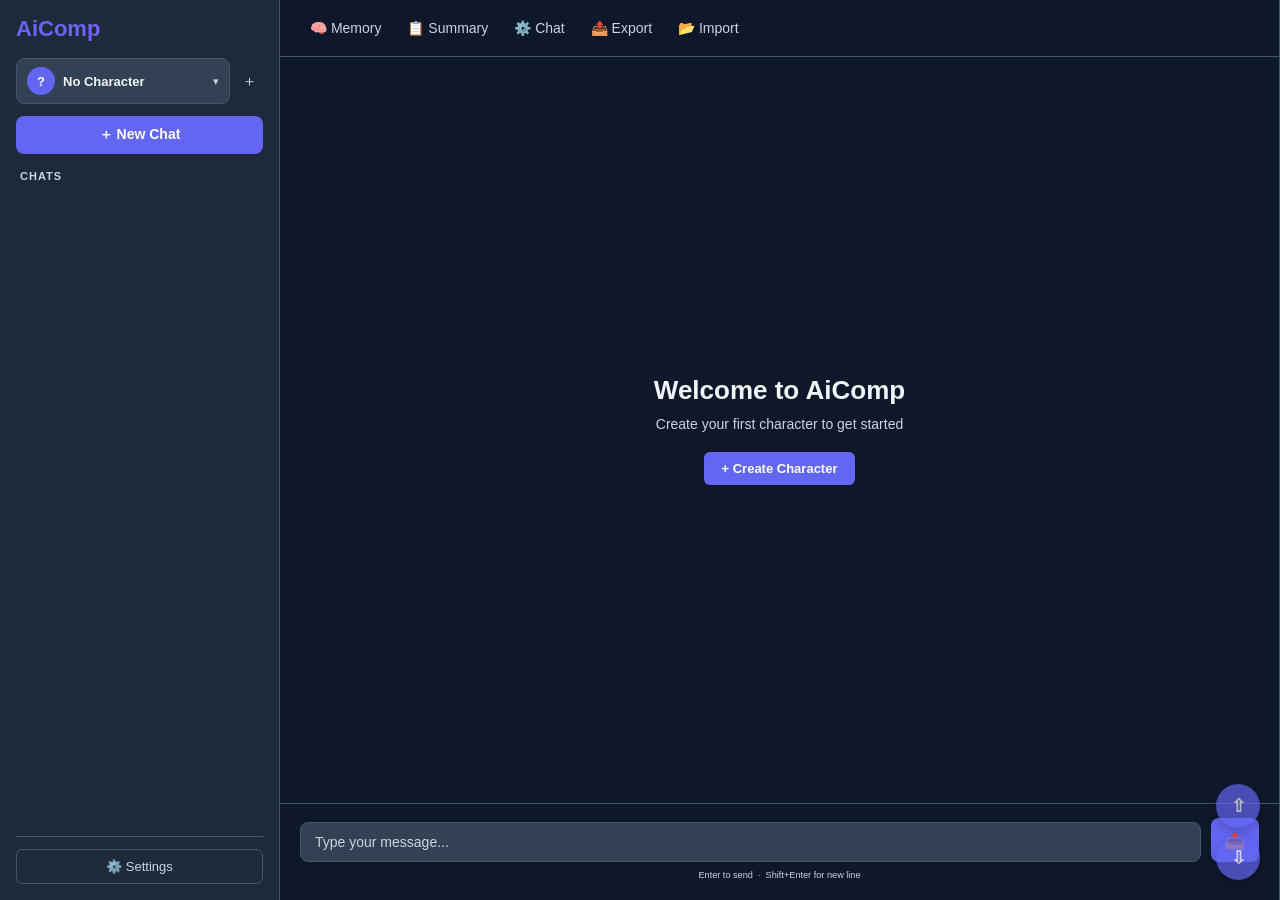
==== commit 22e5959c: "changes" ====
--- a/index.html
+++ b/index.html
@@ -197,33 +197,6 @@
     </div>
 </div>
 
-<!-- SUMMARY MODAL -->
-<div class="modal" id="summary-modal">
-    <div class="modal-content wide-modal">
-        <div class="modal-header">
-            <h2>Chat Summary</h2>
-            <button class="close-btn" onclick="app.closeSummaryModal()">&#10005;</button>
-        </div>
-        <div class="modal-body" id="summary-content">
-            <div class="summary-loading">
-                <div class="typing-indicator">
-                    <div class="typing-dot"></div>
-                    <div class="typing-dot"></div>
-                    <div class="typing-dot"></div>
-                </div>
-                <p>Generating...</p>
-            </div>
-        </div>
-        <div class="modal-footer">
-            <span id="summary-info" class="summary-info"></span>
-            <div class="footer-spacer"></div>
-            <button class="btn-secondary small" onclick="app.clearChatSummary(); app.closeSummaryModal()">&#128465; Clear saved</button>
-            <button class="btn-secondary" onclick="app.copySummary()">&#128203; Copy</button>
-            <button class="btn-secondary" onclick="app.closeSummaryModal()">Close</button>
-        </div>
-    </div>
-</div>
-
 <script type="module" src="scripts/main.js"></script>
 
 <!-- IMAGE LIGHTBOX -->
--- a/styles.css
+++ b/styles.css
@@ -309,7 +309,53 @@
 .lightbox-close:hover { background: rgba(255,255,255,0.28); }
 
 /* Typing indicator */
+.msg-prohibited .message-content {
+    opacity: 0.75;
+}
+.msg-prohibited-badge {
+    font-size: 10px;
+    color: #d97706;
+    background: color-mix(in srgb, #d97706 12%, transparent);
+    border: 1px solid color-mix(in srgb, #d97706 30%, transparent);
+    border-radius: 8px;
+    padding: 0 5px;
+    margin-right: 4px;
+    vertical-align: middle;
+}
+
 .typing-indicator { display: flex; gap: 4px; padding: 4px 0; }
+
+/* ── Chat error bubble ── */
+.chat-error-message .message-content.error-content {
+    background: color-mix(in srgb, var(--error, #e53e3e) 12%, var(--bg-secondary));
+    border: 1px solid color-mix(in srgb, var(--error, #e53e3e) 40%, transparent);
+    color: var(--text-primary);
+    border-radius: 12px;
+    padding: 10px 14px;
+    font-size: 0.9em;
+    white-space: pre-wrap;
+}
+.chat-error-message.rate-limit-error .message-content.error-content {
+    background: color-mix(in srgb, #d97706 12%, var(--bg-secondary));
+    border-color: color-mix(in srgb, #d97706 40%, transparent);
+}
+.error-actions {
+    display: flex;
+    gap: 12px;
+    margin-top: 4px;
+}
+.btn-link {
+    background: none;
+    border: none;
+    padding: 0;
+    font-size: 0.8em;
+    cursor: pointer;
+    text-decoration: underline;
+    color: var(--text-secondary);
+}
+.btn-link:hover { color: var(--accent); }
+.retry-inline-btn { color: var(--accent); }
+
 .typing-dot {
     width: 8px; height: 8px; border-radius: 50%; background: var(--text-secondary);
     animation: typing 1.4s infinite;
@@ -531,6 +577,70 @@
 }
 .summary-loading p { margin-top: 14px; color: var(--text-secondary); font-size: 13px; }
 
+/* -- Summary tiers view -- */
+.sum-section {
+    margin-bottom: 20px;
+    border-bottom: 1px solid var(--border);
+    padding-bottom: 16px;
+}
+.sum-section:last-child { border-bottom: none; }
+
+.sum-tier-label {
+    font-size: 12px;
+    font-weight: 600;
+    text-transform: uppercase;
+    letter-spacing: 0.05em;
+    color: var(--text-secondary);
+    margin: 0 0 8px;
+    display: flex;
+    align-items: center;
+    gap: 8px;
+}
+.sum-tier-badge {
+    font-size: 10px;
+    font-weight: 400;
+    text-transform: none;
+    letter-spacing: 0;
+    background: var(--bg-secondary);
+    border: 1px solid var(--border);
+    border-radius: 10px;
+    padding: 1px 7px;
+    color: var(--text-secondary);
+}
+.sum-pre {
+    white-space: pre-wrap;
+    word-wrap: break-word;
+    font-size: 13px;
+    line-height: 1.65;
+    margin: 0;
+    font-family: inherit;
+}
+.sum-pre--secondary {
+    font-size: 11px;
+    line-height: 1.55;
+    color: var(--text-secondary);
+    margin-top: 8px;
+}
+.sum-chunk-detail {
+    margin-bottom: 6px;
+}
+.sum-chunk-detail > summary {
+    cursor: pointer;
+    font-size: 12px;
+    color: var(--text-secondary);
+    padding: 4px 0;
+    user-select: none;
+}
+.sum-chunk-detail > summary:hover { color: var(--text-primary); }
+.sum-chunk-label { display: inline-flex; align-items: center; gap: 6px; }
+.sum-chunk-range {
+    font-size: 10px;
+    background: var(--bg-secondary);
+    border: 1px solid var(--border);
+    border-radius: 8px;
+    padding: 0 5px;
+}
+
 .summary-info {
     font-size: 11px;
     color: var(--text-secondary);
@@ -646,6 +756,10 @@
 .btn-secondary:hover { background: var(--border-color); }
 .btn-danger    { background: var(--error-color); color: white; }
 .btn-danger:hover { opacity: 0.85; }
+.btn-danger-outline { background: transparent; color: var(--error-color, #e53e3e); border: 1px solid var(--error-color, #e53e3e); }
+.btn-danger-outline:hover { background: color-mix(in srgb, var(--error-color, #e53e3e) 12%, transparent); }
+
+.subpage-header-actions { display: flex; gap: 8px; align-items: center; }
 
 .btn-primary.small, .btn-secondary.small, .btn-danger.small { padding: 5px 10px; font-size: 12px; }
 
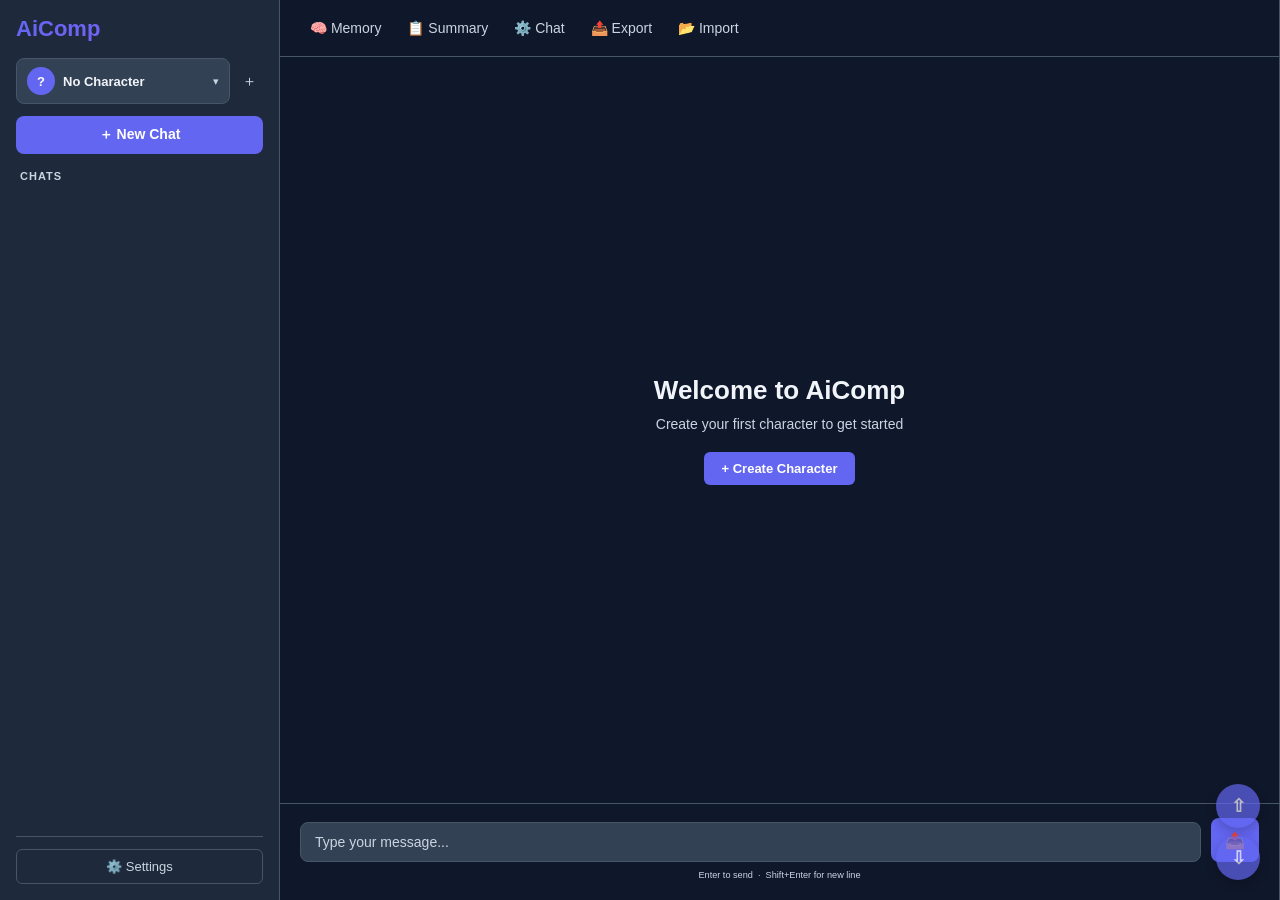
==== commit 9c408910: "minstral" ====
--- a/index.html
+++ b/index.html
@@ -142,6 +142,20 @@
                 <small>Klucze rotują losowo. Kopiowane automatycznie do nowych chatów.</small>
             </div>
 
+            <div class="settings-section-header">&#9889; Mistral — klucze API</div>
+            <div class="setting-group">
+                <label>Klucze API (Mistral AI)</label>
+                <div id="mistral-api-keys-list" class="api-keys-list"></div>
+                <div class="api-key-form">
+                    <input type="text"     id="new-mistral-key-label" class="setting-input" placeholder="Etykieta (np. Konto 1)">
+                    <input type="password" id="new-mistral-key-value" class="setting-input" placeholder="Wklej klucz API Mistral...">
+                    <button class="btn-secondary" onclick="app.addMistralApiKeyRow()">Dodaj</button>
+                </div>
+                <small>Klucze rotują losowo. Kopiowane automatycznie do nowych chatów.
+                    Uzyskaj na <a href="https://console.mistral.ai" target="_blank">console.mistral.ai</a>.
+                </small>
+            </div>
+
             <div class="settings-section-header">&#129302; Ollama — domyślny URL</div>
             <div class="setting-group">
                 <label for="ollama-base-url">URL Ollama (domyślny dla nowych chatów)</label>
--- a/styles.css
+++ b/styles.css
@@ -606,6 +606,61 @@
     border-radius: 10px;
     padding: 1px 7px;
     color: var(--text-secondary);
+}
+.sum-tier-label--warn {
+    color: var(--warning, #d97706);
+}
+.sum-tier-label--warn .sum-tier-badge,
+.sum-tier-badge--warn {
+    background: color-mix(in srgb, #d97706 12%, transparent);
+    border-color: color-mix(in srgb, #d97706 30%, transparent);
+    color: #d97706;
+}
+
+/* ── Prohibited messages list ── */
+.prohibited-msg-list {
+    display: flex;
+    flex-direction: column;
+    gap: 8px;
+}
+.prohibited-msg-row {
+    border: 1px solid color-mix(in srgb, #d97706 30%, transparent);
+    background: color-mix(in srgb, #d97706 6%, transparent);
+    border-radius: 8px;
+    padding: 10px 12px;
+}
+.prohibited-msg-meta {
+    display: flex;
+    align-items: center;
+    gap: 8px;
+    margin-bottom: 6px;
+    font-size: 11px;
+}
+.prohibited-msg-role {
+    font-weight: 600;
+    padding: 1px 6px;
+    border-radius: 6px;
+    font-size: 10px;
+    text-transform: uppercase;
+    letter-spacing: 0.04em;
+}
+.prohibited-msg-role.role-user {
+    background: color-mix(in srgb, var(--primary-color,#6366f1) 15%, transparent);
+    color: var(--primary-color, #6366f1);
+}
+.prohibited-msg-role.role-ai {
+    background: color-mix(in srgb, var(--accent-color,#10b981) 15%, transparent);
+    color: var(--accent-color, #10b981);
+}
+.prohibited-msg-seq  { color: var(--text-secondary); }
+.prohibited-msg-time { color: var(--text-secondary); margin-left: auto; }
+.prohibited-msg-content {
+    font-size: 13px;
+    line-height: 1.55;
+    color: var(--text-primary);
+    white-space: pre-wrap;
+    word-break: break-word;
+    opacity: 0.85;
 }
 .sum-pre {
     white-space: pre-wrap;
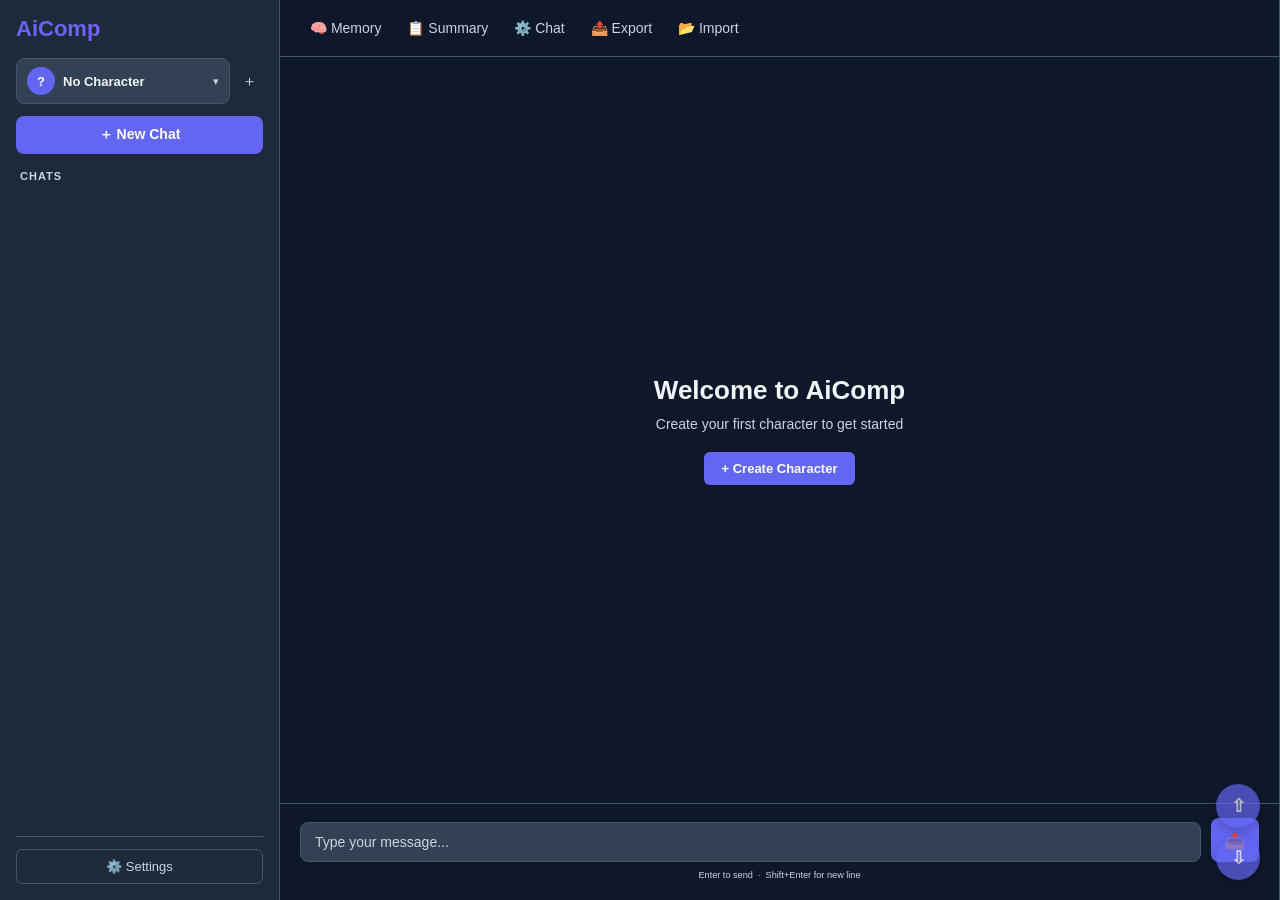
==== commit 10c0a14f: "grok & openrouter" ====
--- a/index.html
+++ b/index.html
@@ -156,6 +156,36 @@
                 </small>
             </div>
 
+            <div class="settings-section-header">&#9889; Groq — klucze API</div>
+            <div class="setting-group">
+                <label>Klucze API (Groq)</label>
+                <div id="groq-api-keys-list" class="api-keys-list"></div>
+                <div class="api-key-form">
+                    <input type="text"     id="new-groq-key-label" class="setting-input" placeholder="Etykieta (np. Konto 1)">
+                    <input type="password" id="new-groq-key-value" class="setting-input" placeholder="Wklej klucz API Groq...">
+                    <button class="btn-secondary" onclick="app.addGroqApiKeyRow()">Dodaj</button>
+                </div>
+                <small>Klucze rotują losowo. Kopiowane automatycznie do nowych chatów.
+                    Uzyskaj na <a href="https://console.groq.com" target="_blank">console.groq.com</a>.
+                    ⚠️ Groq nie obsługuje embeddings.
+                </small>
+            </div>
+
+            <div class="settings-section-header">&#127760; OpenRouter — klucze API</div>
+            <div class="setting-group">
+                <label>Klucze API (OpenRouter)</label>
+                <div id="openrouter-api-keys-list" class="api-keys-list"></div>
+                <div class="api-key-form">
+                    <input type="text"     id="new-openrouter-key-label" class="setting-input" placeholder="Etykieta (np. Konto 1)">
+                    <input type="password" id="new-openrouter-key-value" class="setting-input" placeholder="Wklej klucz API OpenRouter...">
+                    <button class="btn-secondary" onclick="app.addOpenRouterApiKeyRow()">Dodaj</button>
+                </div>
+                <small>Klucze rotują losowo. Kopiowane automatycznie do nowych chatów.
+                    Uzyskaj na <a href="https://openrouter.ai/keys" target="_blank">openrouter.ai/keys</a>.
+                    ⚠️ OpenRouter nie obsługuje embeddings.
+                </small>
+            </div>
+
             <div class="settings-section-header">&#129302; Ollama — domyślny URL</div>
             <div class="setting-group">
                 <label for="ollama-base-url">URL Ollama (domyślny dla nowych chatów)</label>
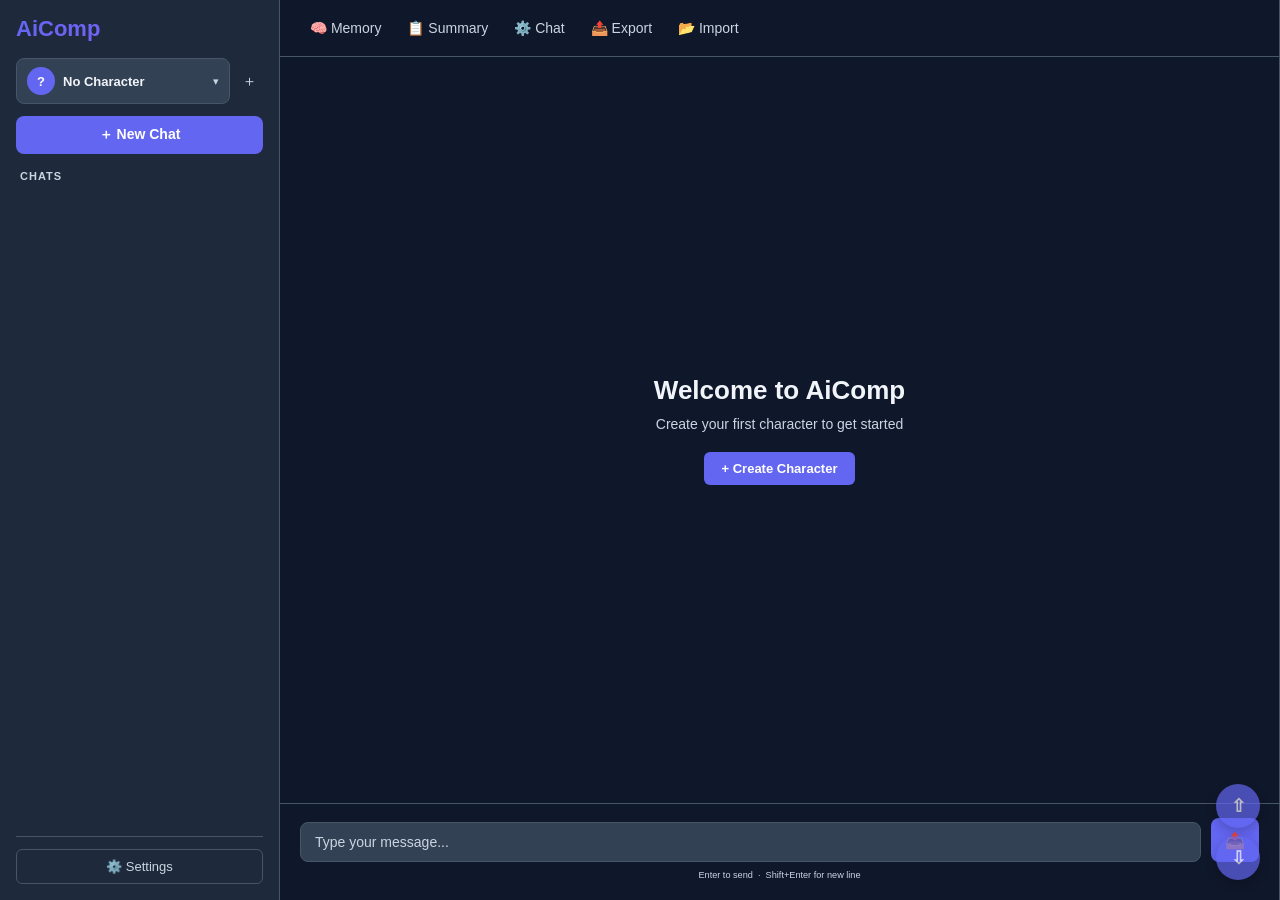
==== commit 073c451f: "open ai cloude" ====
--- a/index.html
+++ b/index.html
@@ -186,6 +186,35 @@
                 </small>
             </div>
 
+            <div class="settings-section-header">&#129302; OpenAI — klucze API</div>
+            <div class="setting-group">
+                <label>Klucze API (OpenAI)</label>
+                <div id="openai-api-keys-list" class="api-keys-list"></div>
+                <div class="api-key-form">
+                    <input type="text"     id="new-openai-key-label" class="setting-input" placeholder="Etykieta (np. Konto 1)">
+                    <input type="password" id="new-openai-key-value" class="setting-input" placeholder="Wklej klucz API OpenAI...">
+                    <button class="btn-secondary" onclick="app.addOpenaiApiKeyRow()">Dodaj</button>
+                </div>
+                <small>Klucze rotują losowo. Kopiowane automatycznie do nowych chatów.
+                    Uzyskaj na <a href="https://platform.openai.com/api-keys" target="_blank">platform.openai.com</a>.
+                </small>
+            </div>
+
+            <div class="settings-section-header">&#129302; Claude — klucze API</div>
+            <div class="setting-group">
+                <label>Klucze API (Anthropic Claude)</label>
+                <div id="claude-api-keys-list" class="api-keys-list"></div>
+                <div class="api-key-form">
+                    <input type="text"     id="new-claude-key-label" class="setting-input" placeholder="Etykieta (np. Konto 1)">
+                    <input type="password" id="new-claude-key-value" class="setting-input" placeholder="Wklej klucz API Claude...">
+                    <button class="btn-secondary" onclick="app.addClaudeApiKeyRow()">Dodaj</button>
+                </div>
+                <small>Klucze rotują losowo. Kopiowane automatycznie do nowych chatów.
+                    Uzyskaj na <a href="https://console.anthropic.com/settings/keys" target="_blank">console.anthropic.com</a>.
+                    ⚠️ Claude nie obsługuje embeddings.
+                </small>
+            </div>
+
             <div class="settings-section-header">&#129302; Ollama — domyślny URL</div>
             <div class="setting-group">
                 <label for="ollama-base-url">URL Ollama (domyślny dla nowych chatów)</label>
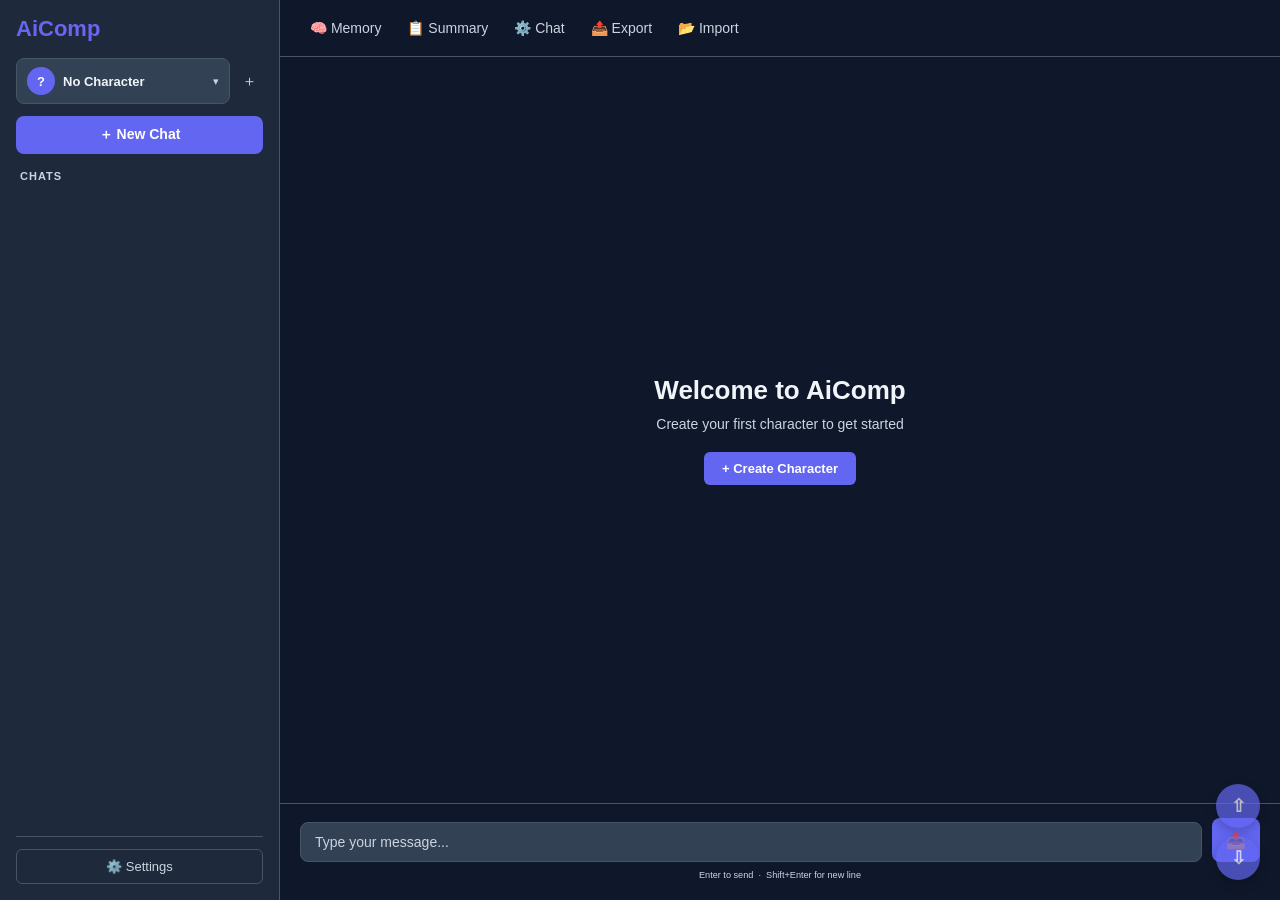
==== commit a2deb8aa: "changes" ====
--- a/index.html
+++ b/index.html
@@ -61,7 +61,7 @@
         <div class="chat-header">
             <button class="menu-btn" id="menu-btn" onclick="app.toggleSidebar()" aria-label="Menu">&#9776;</button>
             <div class="chat-header-buttons">
-                <button class="hdr-btn" onclick="app.toggleMemoryPanel()" title="View companion memory">&#129504; Memory</button>
+                <button class="hdr-btn" onclick="app.openMemories()" title="View companion memory">&#129504; Memory</button>
                 <button class="hdr-btn" onclick="app.generateSummary()"   title="Generate summary">&#128203; Summary</button>
                 <button class="hdr-btn" onclick="app.openChatSettings()"  title="Chat settings">&#9881;&#65039; Chat</button>
                 <button class="hdr-btn" onclick="app.exportCurrentChat()" title="Export chat">&#128228; Export</button>
@@ -92,20 +92,6 @@
         </div>
 
     </main>
-
-    <!-- MEMORY PANEL -->
-    <aside class="memory-panel" id="memory-panel">
-        <div class="memory-panel-header">
-            <h3>&#129504; Companion Memory</h3>
-            <button class="icon-btn" onclick="app.toggleMemoryPanel()">&#10005;</button>
-        </div>
-        <div class="memory-panel-body" id="memory-panel-body">
-            <p class="memory-empty">Open a chat to view memory</p>
-        </div>
-        <div class="memory-panel-footer">
-            <button class="btn-secondary small" onclick="app.refreshMemory()">&#128260; Refresh Memory</button>
-        </div>
-    </aside>
 
     <!-- SCROLL BUTTONS -->
     <div class="scroll-buttons">
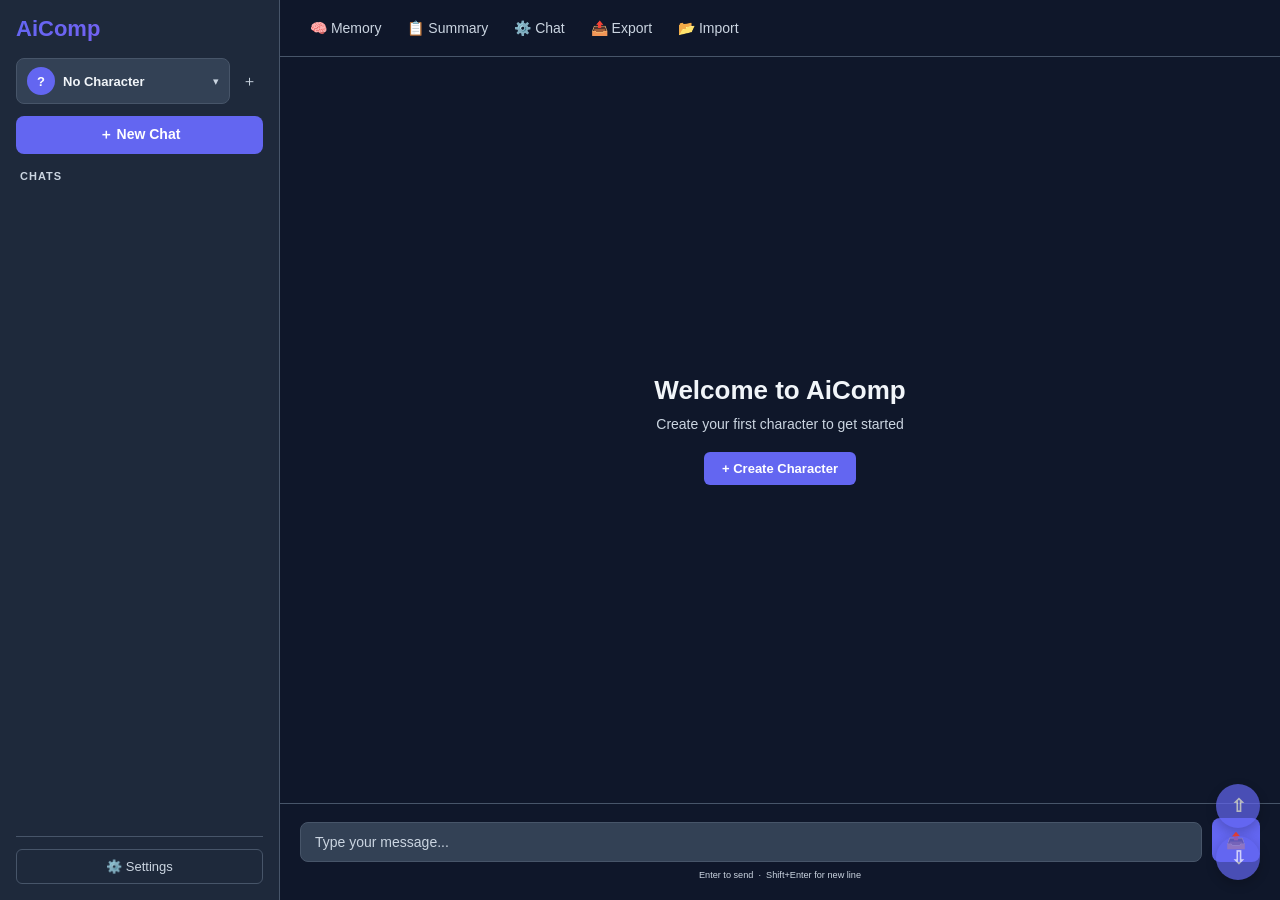
==== commit 54116dfe: "defaults" ====
--- a/index.html
+++ b/index.html
@@ -207,6 +207,73 @@
                 <input type="text" id="ollama-base-url" class="setting-input" placeholder="http://localhost:11434">
             </div>
 
+            <div class="settings-section-header">&#128260; Domyślni dostawcy (nowe czaty)</div>
+            <div class="setting-group">
+                <label>Ustaw wszystkich na:</label>
+                <div class="quick-buttons" style="margin-bottom:12px">
+                    <button class="quick-btn" onclick="app.setAllDefaultProviders('gemini')">Gemini</button>
+                    <button class="quick-btn" onclick="app.setAllDefaultProviders('mistral')">Mistral</button>
+                    <button class="quick-btn" onclick="app.setAllDefaultProviders('groq')">Groq</button>
+                    <button class="quick-btn" onclick="app.setAllDefaultProviders('openrouter')">OpenRouter</button>
+                    <button class="quick-btn" onclick="app.setAllDefaultProviders('openai')">OpenAI</button>
+                    <button class="quick-btn" onclick="app.setAllDefaultProviders('claude')">Claude</button>
+                    <button class="quick-btn" onclick="app.setAllDefaultProviders('ollama')">Ollama</button>
+                </div>
+                <div class="cs-two-col">
+                    <div>
+                        <label for="default-chat-provider">Chat</label>
+                        <select id="default-chat-provider" class="setting-input">
+                            <option value="gemini">Gemini</option>
+                            <option value="mistral">Mistral</option>
+                            <option value="groq">Groq</option>
+                            <option value="openrouter">OpenRouter</option>
+                            <option value="openai">OpenAI</option>
+                            <option value="claude">Claude</option>
+                            <option value="ollama">Ollama (local)</option>
+                        </select>
+                    </div>
+                    <div>
+                        <label for="default-memory-provider">Memory</label>
+                        <select id="default-memory-provider" class="setting-input">
+                            <option value="gemini">Gemini</option>
+                            <option value="mistral">Mistral</option>
+                            <option value="groq">Groq</option>
+                            <option value="openrouter">OpenRouter</option>
+                            <option value="openai">OpenAI</option>
+                            <option value="claude">Claude</option>
+                            <option value="ollama">Ollama (local)</option>
+                        </select>
+                    </div>
+                </div>
+                <div class="cs-two-col" style="margin-top:12px">
+                    <div>
+                        <label for="default-summary-provider">Summary</label>
+                        <select id="default-summary-provider" class="setting-input">
+                            <option value="gemini">Gemini</option>
+                            <option value="mistral">Mistral</option>
+                            <option value="groq">Groq</option>
+                            <option value="openrouter">OpenRouter</option>
+                            <option value="openai">OpenAI</option>
+                            <option value="claude">Claude</option>
+                            <option value="ollama">Ollama (local)</option>
+                        </select>
+                    </div>
+                    <div>
+                        <label for="default-embed-provider">Embeddings</label>
+                        <select id="default-embed-provider" class="setting-input">
+                            <option value="gemini">Gemini</option>
+                            <option value="mistral">Mistral</option>
+                            <option value="groq">Groq ⚠️ brak embeddings</option>
+                            <option value="openrouter">OpenRouter ⚠️ brak embeddings</option>
+                            <option value="openai">OpenAI</option>
+                            <option value="claude">Claude ⚠️ brak embeddings</option>
+                            <option value="ollama">Ollama (local)</option>
+                        </select>
+                    </div>
+                </div>
+                <small>Nowe czaty startują z wybranymi dostawcami i globalnymi kluczami API.</small>
+            </div>
+
             <div class="settings-section-header">&#9881;&#65039; Interfejs</div>
             <div class="setting-group">
                 <label for="chat-font-size">Rozmiar czcionki czatu: <span id="chat-font-size-value">14</span> px</label>
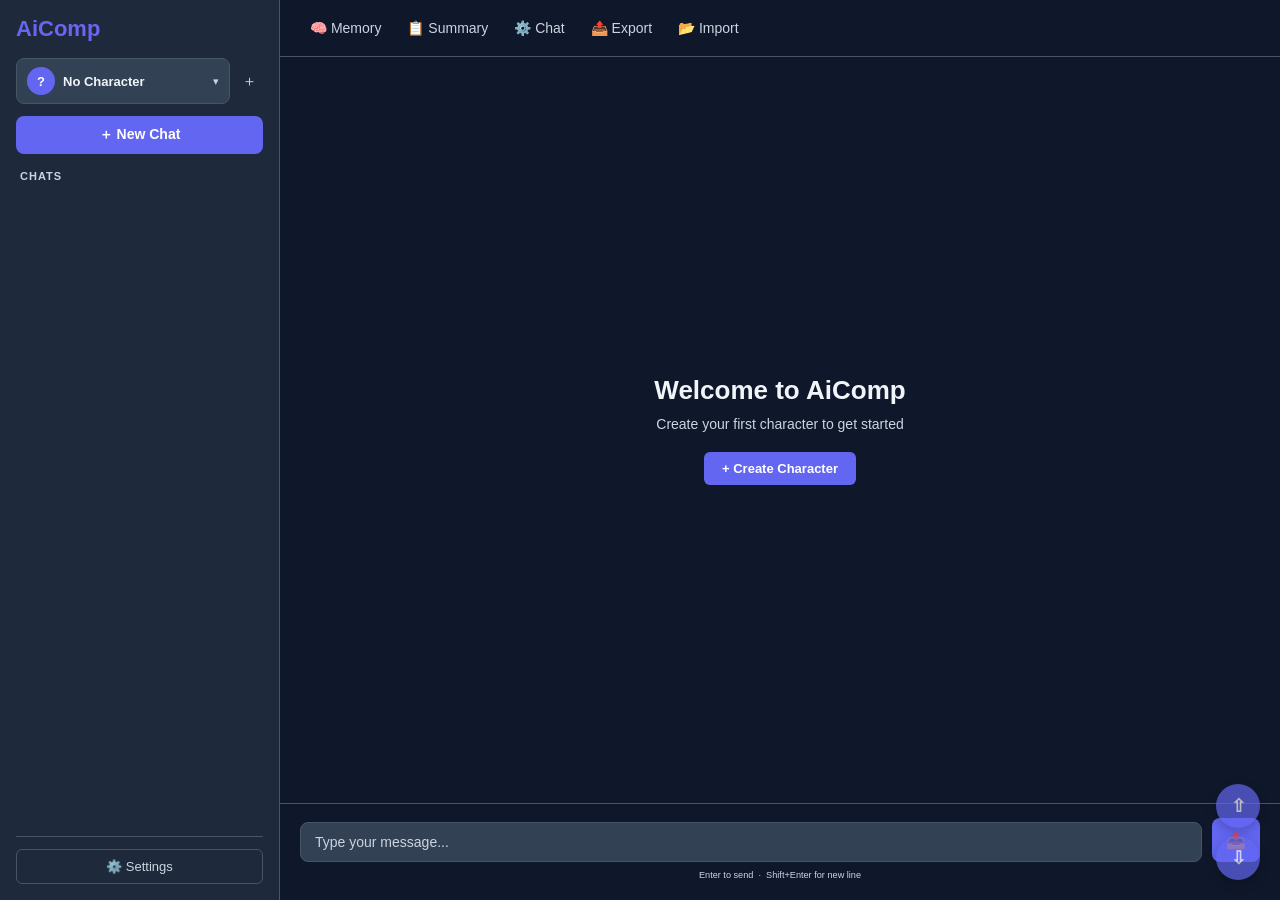
==== commit 92305a35: "changes" ====
--- a/index.html
+++ b/index.html
@@ -116,18 +116,6 @@
         </div>
         <div class="modal-body">
 
-            <div class="settings-section-header">&#128171; Gemini — klucze API</div>
-            <div class="setting-group">
-                <label>Klucze API (Google Gemini)</label>
-                <div id="api-keys-list" class="api-keys-list"></div>
-                <div class="api-key-form">
-                    <input type="text"     id="new-key-label" class="setting-input" placeholder="Etykieta (np. Konto 1)">
-                    <input type="password" id="new-key-value" class="setting-input" placeholder="Wklej klucz API...">
-                    <button class="btn-secondary" onclick="app.addApiKeyRow()">Dodaj</button>
-                </div>
-                <small>Klucze rotują losowo. Kopiowane automatycznie do nowych chatów.</small>
-            </div>
-
             <div class="settings-section-header">&#9889; Mistral — klucze API</div>
             <div class="setting-group">
                 <label>Klucze API (Mistral AI)</label>
@@ -140,138 +128,6 @@
                 <small>Klucze rotują losowo. Kopiowane automatycznie do nowych chatów.
                     Uzyskaj na <a href="https://console.mistral.ai" target="_blank">console.mistral.ai</a>.
                 </small>
-            </div>
-
-            <div class="settings-section-header">&#9889; Groq — klucze API</div>
-            <div class="setting-group">
-                <label>Klucze API (Groq)</label>
-                <div id="groq-api-keys-list" class="api-keys-list"></div>
-                <div class="api-key-form">
-                    <input type="text"     id="new-groq-key-label" class="setting-input" placeholder="Etykieta (np. Konto 1)">
-                    <input type="password" id="new-groq-key-value" class="setting-input" placeholder="Wklej klucz API Groq...">
-                    <button class="btn-secondary" onclick="app.addGroqApiKeyRow()">Dodaj</button>
-                </div>
-                <small>Klucze rotują losowo. Kopiowane automatycznie do nowych chatów.
-                    Uzyskaj na <a href="https://console.groq.com" target="_blank">console.groq.com</a>.
-                    ⚠️ Groq nie obsługuje embeddings.
-                </small>
-            </div>
-
-            <div class="settings-section-header">&#127760; OpenRouter — klucze API</div>
-            <div class="setting-group">
-                <label>Klucze API (OpenRouter)</label>
-                <div id="openrouter-api-keys-list" class="api-keys-list"></div>
-                <div class="api-key-form">
-                    <input type="text"     id="new-openrouter-key-label" class="setting-input" placeholder="Etykieta (np. Konto 1)">
-                    <input type="password" id="new-openrouter-key-value" class="setting-input" placeholder="Wklej klucz API OpenRouter...">
-                    <button class="btn-secondary" onclick="app.addOpenRouterApiKeyRow()">Dodaj</button>
-                </div>
-                <small>Klucze rotują losowo. Kopiowane automatycznie do nowych chatów.
-                    Uzyskaj na <a href="https://openrouter.ai/keys" target="_blank">openrouter.ai/keys</a>.
-                    ⚠️ OpenRouter nie obsługuje embeddings.
-                </small>
-            </div>
-
-            <div class="settings-section-header">&#129302; OpenAI — klucze API</div>
-            <div class="setting-group">
-                <label>Klucze API (OpenAI)</label>
-                <div id="openai-api-keys-list" class="api-keys-list"></div>
-                <div class="api-key-form">
-                    <input type="text"     id="new-openai-key-label" class="setting-input" placeholder="Etykieta (np. Konto 1)">
-                    <input type="password" id="new-openai-key-value" class="setting-input" placeholder="Wklej klucz API OpenAI...">
-                    <button class="btn-secondary" onclick="app.addOpenaiApiKeyRow()">Dodaj</button>
-                </div>
-                <small>Klucze rotują losowo. Kopiowane automatycznie do nowych chatów.
-                    Uzyskaj na <a href="https://platform.openai.com/api-keys" target="_blank">platform.openai.com</a>.
-                </small>
-            </div>
-
-            <div class="settings-section-header">&#129302; Claude — klucze API</div>
-            <div class="setting-group">
-                <label>Klucze API (Anthropic Claude)</label>
-                <div id="claude-api-keys-list" class="api-keys-list"></div>
-                <div class="api-key-form">
-                    <input type="text"     id="new-claude-key-label" class="setting-input" placeholder="Etykieta (np. Konto 1)">
-                    <input type="password" id="new-claude-key-value" class="setting-input" placeholder="Wklej klucz API Claude...">
-                    <button class="btn-secondary" onclick="app.addClaudeApiKeyRow()">Dodaj</button>
-                </div>
-                <small>Klucze rotują losowo. Kopiowane automatycznie do nowych chatów.
-                    Uzyskaj na <a href="https://console.anthropic.com/settings/keys" target="_blank">console.anthropic.com</a>.
-                    ⚠️ Claude nie obsługuje embeddings.
-                </small>
-            </div>
-
-            <div class="settings-section-header">&#129302; Ollama — domyślny URL</div>
-            <div class="setting-group">
-                <label for="ollama-base-url">URL Ollama (domyślny dla nowych chatów)</label>
-                <input type="text" id="ollama-base-url" class="setting-input" placeholder="http://localhost:11434">
-            </div>
-
-            <div class="settings-section-header">&#128260; Domyślni dostawcy (nowe czaty)</div>
-            <div class="setting-group">
-                <label>Ustaw wszystkich na:</label>
-                <div class="quick-buttons" style="margin-bottom:12px">
-                    <button class="quick-btn" onclick="app.setAllDefaultProviders('gemini')">Gemini</button>
-                    <button class="quick-btn" onclick="app.setAllDefaultProviders('mistral')">Mistral</button>
-                    <button class="quick-btn" onclick="app.setAllDefaultProviders('groq')">Groq</button>
-                    <button class="quick-btn" onclick="app.setAllDefaultProviders('openrouter')">OpenRouter</button>
-                    <button class="quick-btn" onclick="app.setAllDefaultProviders('openai')">OpenAI</button>
-                    <button class="quick-btn" onclick="app.setAllDefaultProviders('claude')">Claude</button>
-                    <button class="quick-btn" onclick="app.setAllDefaultProviders('ollama')">Ollama</button>
-                </div>
-                <div class="cs-two-col">
-                    <div>
-                        <label for="default-chat-provider">Chat</label>
-                        <select id="default-chat-provider" class="setting-input">
-                            <option value="gemini">Gemini</option>
-                            <option value="mistral">Mistral</option>
-                            <option value="groq">Groq</option>
-                            <option value="openrouter">OpenRouter</option>
-                            <option value="openai">OpenAI</option>
-                            <option value="claude">Claude</option>
-                            <option value="ollama">Ollama (local)</option>
-                        </select>
-                    </div>
-                    <div>
-                        <label for="default-memory-provider">Memory</label>
-                        <select id="default-memory-provider" class="setting-input">
-                            <option value="gemini">Gemini</option>
-                            <option value="mistral">Mistral</option>
-                            <option value="groq">Groq</option>
-                            <option value="openrouter">OpenRouter</option>
-                            <option value="openai">OpenAI</option>
-                            <option value="claude">Claude</option>
-                            <option value="ollama">Ollama (local)</option>
-                        </select>
-                    </div>
-                </div>
-                <div class="cs-two-col" style="margin-top:12px">
-                    <div>
-                        <label for="default-summary-provider">Summary</label>
-                        <select id="default-summary-provider" class="setting-input">
-                            <option value="gemini">Gemini</option>
-                            <option value="mistral">Mistral</option>
-                            <option value="groq">Groq</option>
-                            <option value="openrouter">OpenRouter</option>
-                            <option value="openai">OpenAI</option>
-                            <option value="claude">Claude</option>
-                            <option value="ollama">Ollama (local)</option>
-                        </select>
-                    </div>
-                    <div>
-                        <label for="default-embed-provider">Embeddings</label>
-                        <select id="default-embed-provider" class="setting-input">
-                            <option value="gemini">Gemini</option>
-                            <option value="mistral">Mistral</option>
-                            <option value="groq">Groq ⚠️ brak embeddings</option>
-                            <option value="openrouter">OpenRouter ⚠️ brak embeddings</option>
-                            <option value="openai">OpenAI</option>
-                            <option value="claude">Claude ⚠️ brak embeddings</option>
-                            <option value="ollama">Ollama (local)</option>
-                        </select>
-                    </div>
-                </div>
-                <small>Nowe czaty startują z wybranymi dostawcami i globalnymi kluczami API.</small>
             </div>
 
             <div class="settings-section-header">&#9881;&#65039; Interfejs</div>
--- a/styles.css
+++ b/styles.css
@@ -1439,3 +1439,78 @@
     .rate-limit-inline { flex-wrap: wrap; }
     .rate-limit-time   { width: 100%; }
 }
+
+/* ============ COMPANION MEMORY DASHBOARD ============ */
+.dash-section {
+    margin-bottom: 16px;
+    border: 1px solid var(--border-color, rgba(255,255,255,.08));
+    border-radius: 12px;
+    overflow: hidden;
+    background: var(--surface-secondary, rgba(15,23,42,.6));
+}
+.dash-section-toggle {
+    width: 100%; text-align: left; padding: 14px 16px;
+    background: transparent; border: none; color: inherit;
+    font-size: 15px; font-weight: 600; cursor: pointer;
+    display: flex; justify-content: space-between; align-items: center;
+}
+.dash-section-body { padding: 0 16px 16px; }
+.dash-section.collapsed .dash-section-body { display: none; }
+.dash-section.collapsed .dash-chevron { transform: rotate(-90deg); }
+.dash-chevron { transition: transform .2s; opacity: .6; }
+.dash-stats-grid {
+    display: grid; grid-template-columns: repeat(auto-fill, minmax(120px, 1fr)); gap: 10px;
+}
+.dash-stat-card {
+    padding: 12px; border-radius: 10px;
+    background: rgba(255,255,255,.04); text-align: center;
+}
+.dash-stat-icon { font-size: 22px; }
+.dash-stat-label { font-size: 11px; opacity: .7; margin-top: 4px; }
+.dash-stat-value { font-size: 18px; font-weight: 700; margin-top: 2px; }
+.dash-meter { margin-bottom: 10px; }
+.dash-meter-head { display: flex; justify-content: space-between; font-size: 13px; margin-bottom: 4px; }
+.dash-meter-track { height: 8px; border-radius: 4px; background: rgba(255,255,255,.1); overflow: hidden; }
+.dash-meter-fill { height: 100%; border-radius: 4px; background: linear-gradient(90deg, #6366f1, #8b5cf6); transition: width .3s; }
+.dash-badge {
+    display: inline-block; padding: 2px 8px; border-radius: 999px;
+    font-size: 11px; background: rgba(99,102,241,.2); margin-right: 4px;
+}
+.dash-badge-type { background: rgba(59,130,246,.25); }
+.dash-badge-validity { background: rgba(16,185,129,.2); }
+.dash-badge-imp { background: rgba(245,158,11,.2); }
+.dash-badge-conf { background: rgba(139,92,246,.2); }
+.dash-badge-tag { background: rgba(255,255,255,.08); }
+.dash-badge-mood { background: rgba(236,72,153,.25); font-size: 13px; }
+.dash-badge-status-active { background: rgba(34,197,94,.25); }
+.dash-badge-status-completed { background: rgba(59,130,246,.25); }
+.dash-badge-status-failed { background: rgba(239,68,68,.25); }
+.dash-card-grid { display: grid; gap: 12px; }
+@media (min-width: 700px) { .dash-card-grid { grid-template-columns: repeat(2, 1fr); } }
+.dash-memory-card, .dash-goal-card {
+    padding: 12px; border-radius: 10px;
+    border: 1px solid rgba(255,255,255,.06);
+    background: rgba(0,0,0,.15);
+}
+.dash-memory-head { margin-bottom: 8px; }
+.dash-memory-text { font-size: 14px; line-height: 1.5; margin: 0 0 8px; }
+.dash-memory-foot { font-size: 11px; opacity: .65; display: flex; flex-wrap: wrap; gap: 8px; align-items: center; }
+.dash-empty { opacity: .6; font-size: 13px; padding: 8px 0; }
+.dash-meta { font-size: 12px; opacity: .55; margin-top: 8px; }
+.dash-toolbar { display: flex; flex-wrap: wrap; gap: 8px; margin-bottom: 12px; }
+.dash-toolbar .setting-input { flex: 1; min-width: 120px; }
+.dash-mood-row { margin-bottom: 12px; font-size: 13px; }
+.dash-summary-text { line-height: 1.6; white-space: pre-wrap; }
+.dash-world-grid { display: grid; grid-template-columns: repeat(auto-fill, minmax(140px, 1fr)); gap: 12px; }
+.dash-goal-priority { font-weight: 700; color: #a78bfa; }
+.ps-textarea {
+    width: 100%; min-height: 320px; font-family: ui-monospace, monospace;
+    font-size: 13px; padding: 12px; border-radius: 8px;
+    background: rgba(0,0,0,.25); color: inherit; border: 1px solid rgba(255,255,255,.1);
+    resize: vertical; box-sizing: border-box;
+}
+.ps-description { font-size: 13px; opacity: .75; margin: 8px 0 12px; }
+.ps-note { font-size: 12px; padding: 8px 12px; border-radius: 8px; background: rgba(245,158,11,.15); margin-bottom: 12px; }
+.ps-note.hidden { display: none; }
+.ps-actions { display: flex; flex-wrap: wrap; gap: 8px; margin-top: 12px; }
+.hidden { display: none !important; }
